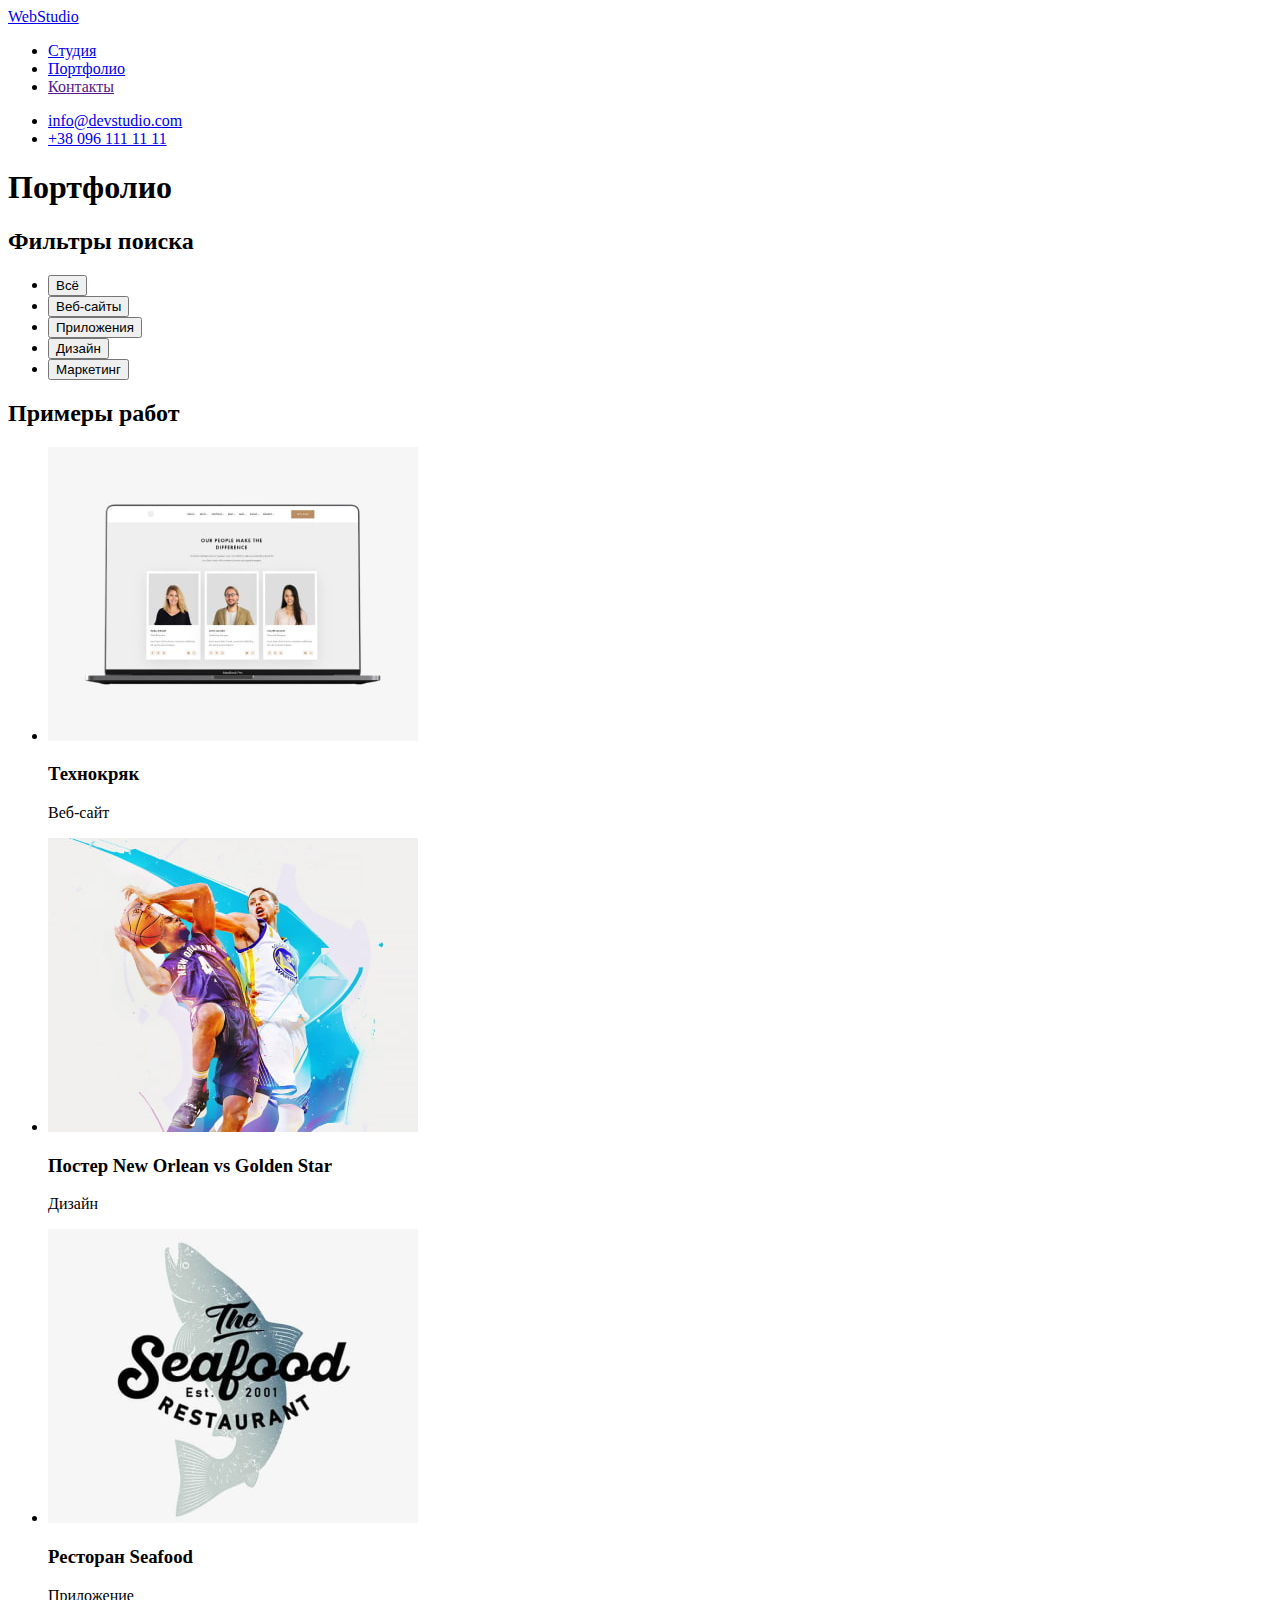
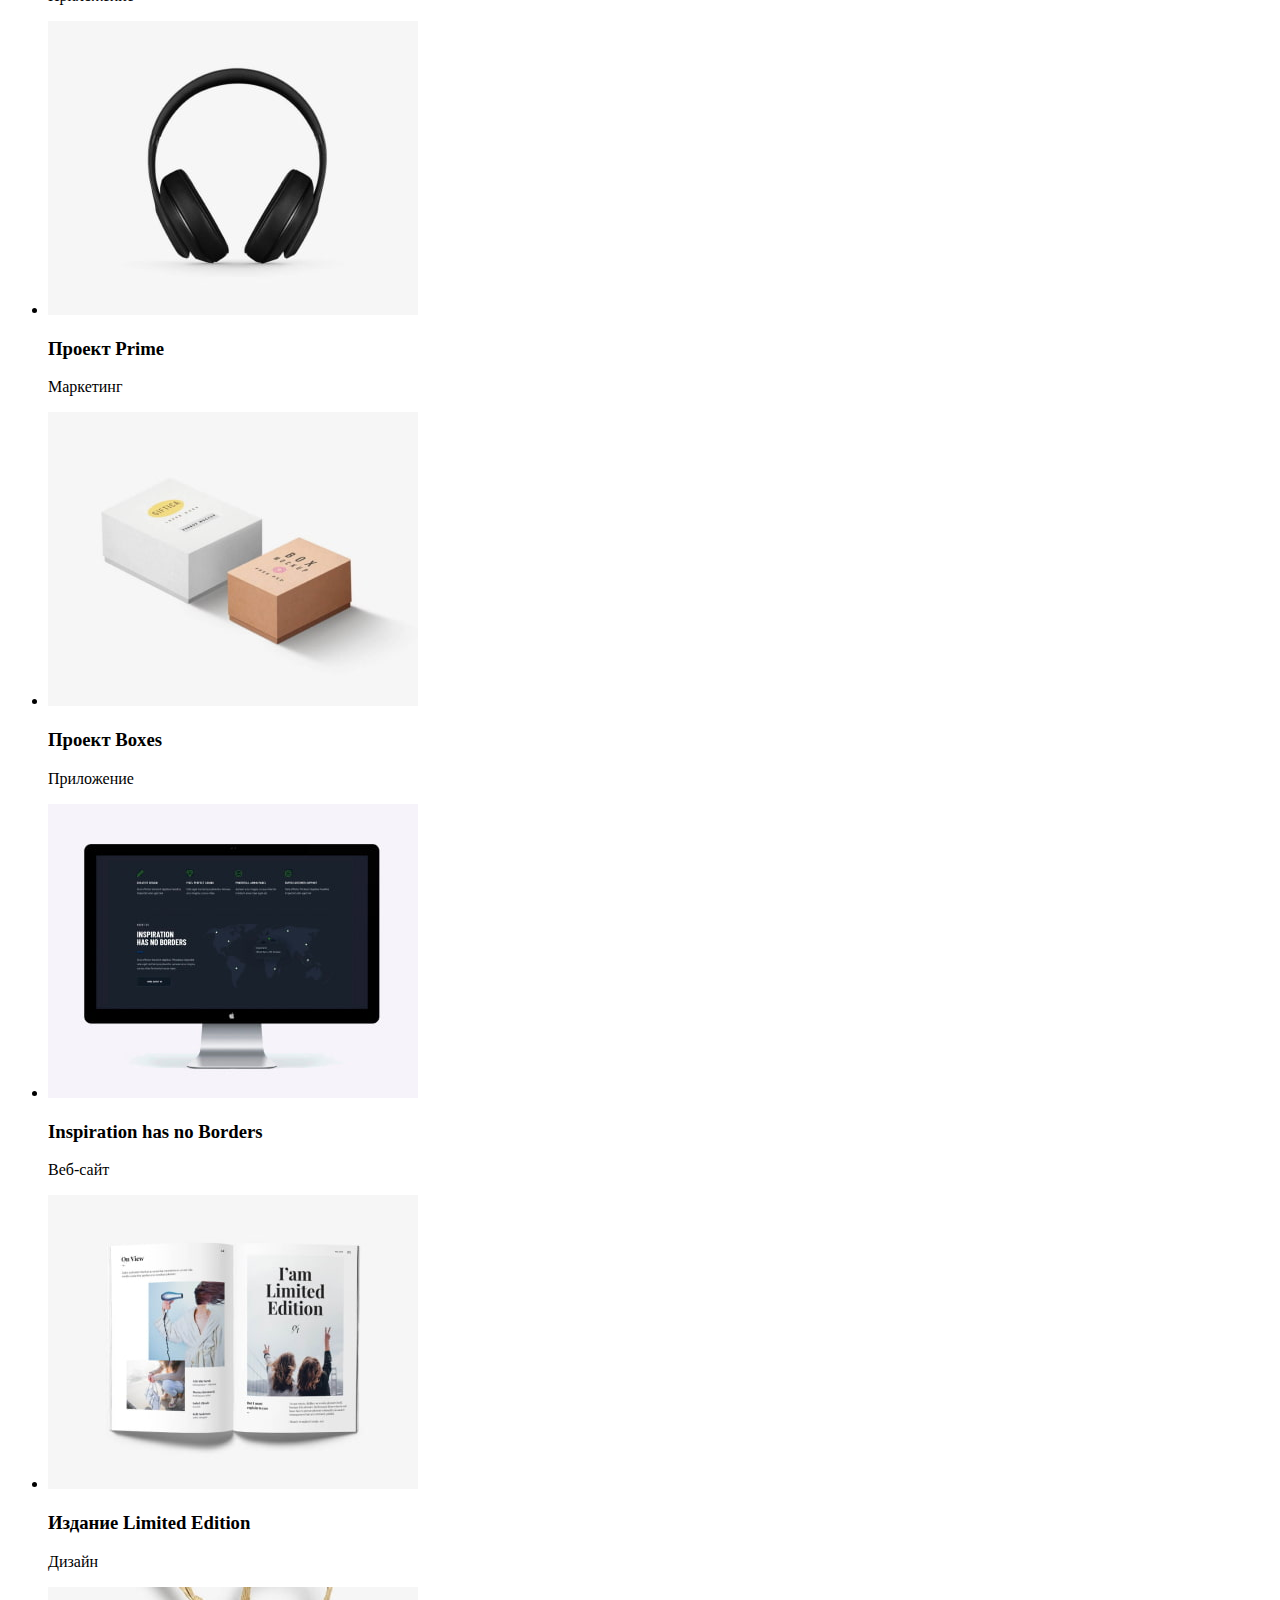
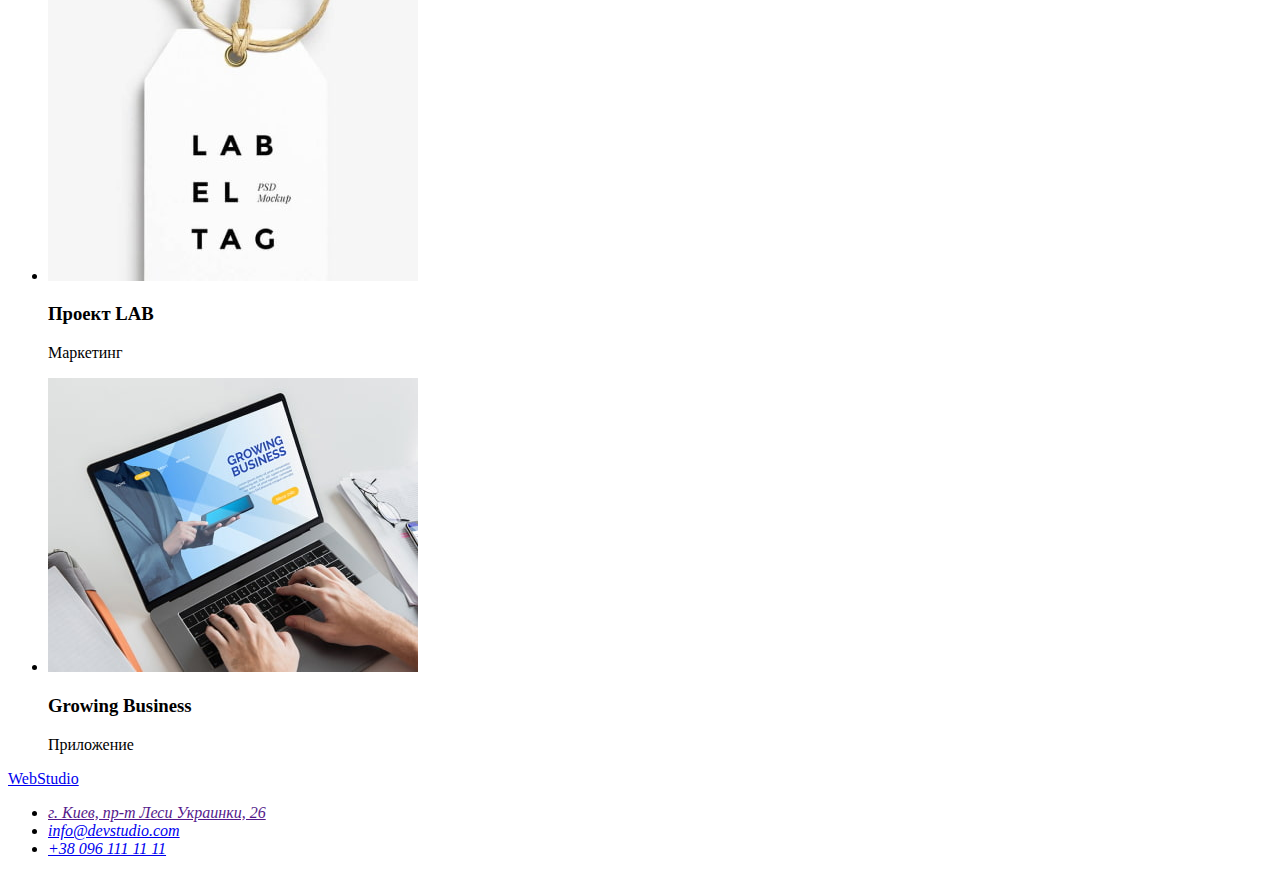
==== portfolio.html @ c8952237 "containers added" ====
<!DOCTYPE html>
<html lang="ru">
  <head>
    <meta charset="UTF-8" />
    <meta http-equiv="X-UA-Compatible" content="IE=edge" />
    <meta name="viewport" content="width=device-width, initial-scale=1.0" />
    <title>Портфолио</title>
  </head>
  <body>
    <header>
      <div class="container">
        <nav>
          <a href="./index.html">WebStudio</a>
          <ul>
            <li>
              <a href="./index.html">Студия</a>
            </li>
            <li>
              <a href="./portfolio.html">Портфолио</a>
            </li>
            <li>
              <a href="">Контакты</a>
            </li>
          </ul>
        </nav>
        <ul>
          <li>
            <a href="mailto:info@devstudio.com">info@devstudio.com</a>
          </li>
          <li>
            <a href="tel:+380961111111">+38 096 111 11 11</a>
          </li>
        </ul>
      </div>
    </header>
    <main>
      <section>
        <div class="container">
          <h1>Портфолио</h1>
          <h2>Фильтры поиска</h2>
          <ul class="filters">
            <li>
              <button type="button">Всё</button>
            </li>
            <li>
              <button type="button">Веб-сайты</button>
            </li>
            <li>
              <button type="button">Приложения</button>
            </li>
            <li>
              <button type="button">Дизайн</button>
            </li>
            <li>
              <button type="button">Маркетинг</button>
            </li>
          </ul>
        </div>
      </section>
      <section>
        <div class="container">
          <h2>Примеры работ</h2>
          <ul>
            <li>
              <a href="\">
                <img
                  src="./images-portfolio/img01.jpg"
                  alt="Технокряк"
                  width="370"
                />
              </a>
              <h3>Технокряк</h3>
              <p>Веб-сайт</p>
            </li>
            <li>
              <a href="\">
                <img
                  src="./images-portfolio/img02.jpg"
                  alt="Постер New Orlean vs Golden Star"
                  width="370"
                />
              </a>
              <h3>Постер New Orlean vs Golden Star</h3>
              <p>Дизайн</p>
            </li>
            <li>
              <a href="\">
                <img
                  src="./images-portfolio/img03.jpg"
                  alt="Ресторан Seafood"
                  width="370"
                />
              </a>
              <h3>Ресторан Seafood</h3>
              <p>Приложение</p>
            </li>
            <li>
              <a href="\">
                <img
                  src="./images-portfolio/img04.jpg"
                  alt="Проект Prime"
                  width="370"
                />
              </a>
              <h3>Проект Prime</h3>
              <p>Маркетинг</p>
            </li>
            <li>
              <a href="\">
                <img
                  src="./images-portfolio/img05.jpg"
                  alt="Проект Boxes"
                  width="370"
                />
              </a>
              <h3>Проект Boxes</h3>
              <p>Приложение</p>
            </li>
            <li>
              <a href="\">
                <img
                  src="./images-portfolio/img06.jpg"
                  alt="Inspiration has no Borders"
                  width="370"
                />
              </a>
              <h3>Inspiration has no Borders</h3>
              <p>Веб-сайт</p>
            </li>
            <li>
              <a href="\">
                <img
                  src="./images-portfolio/img07.jpg"
                  alt="Издание Limited Edition"
                  width="370"
                />
              </a>
              <h3>Издание Limited Edition</h3>
              <p>Дизайн</p>
            </li>
            <li>
              <a href="\">
                <img
                  src="./images-portfolio/img08.jpg"
                  alt="Проект LAB"
                  width="370"
                />
              </a>
              <h3>Проект LAB</h3>
              <p>Маркетинг</p>
            </li>
            <li>
              <a href="\">
                <img
                  src="./images-portfolio/img09.jpg"
                  alt="Growing Business"
                  width="370"
                />
              </a>
              <h3>Growing Business</h3>
              <p>Приложение</p>
            </li>
          </ul>
        </div>
      </section>
    </main>
    <footer>
      <div class="container">
        <a href="index.html">WebStudio</a>
        <address>
          <ul>
            <li>
              <a href="">г. Киев, пр-т Леси Украинки, 26</a>
            </li>
            <li>
              <a href="mailto:info@devstudio.com">info@devstudio.com</a>
            </li>
            <li>
              <a href="tel:+380961111111">+38 096 111 11 11</a>
            </li>
          </ul>
        </address>
      </div>
    </footer>
  </body>
</html>
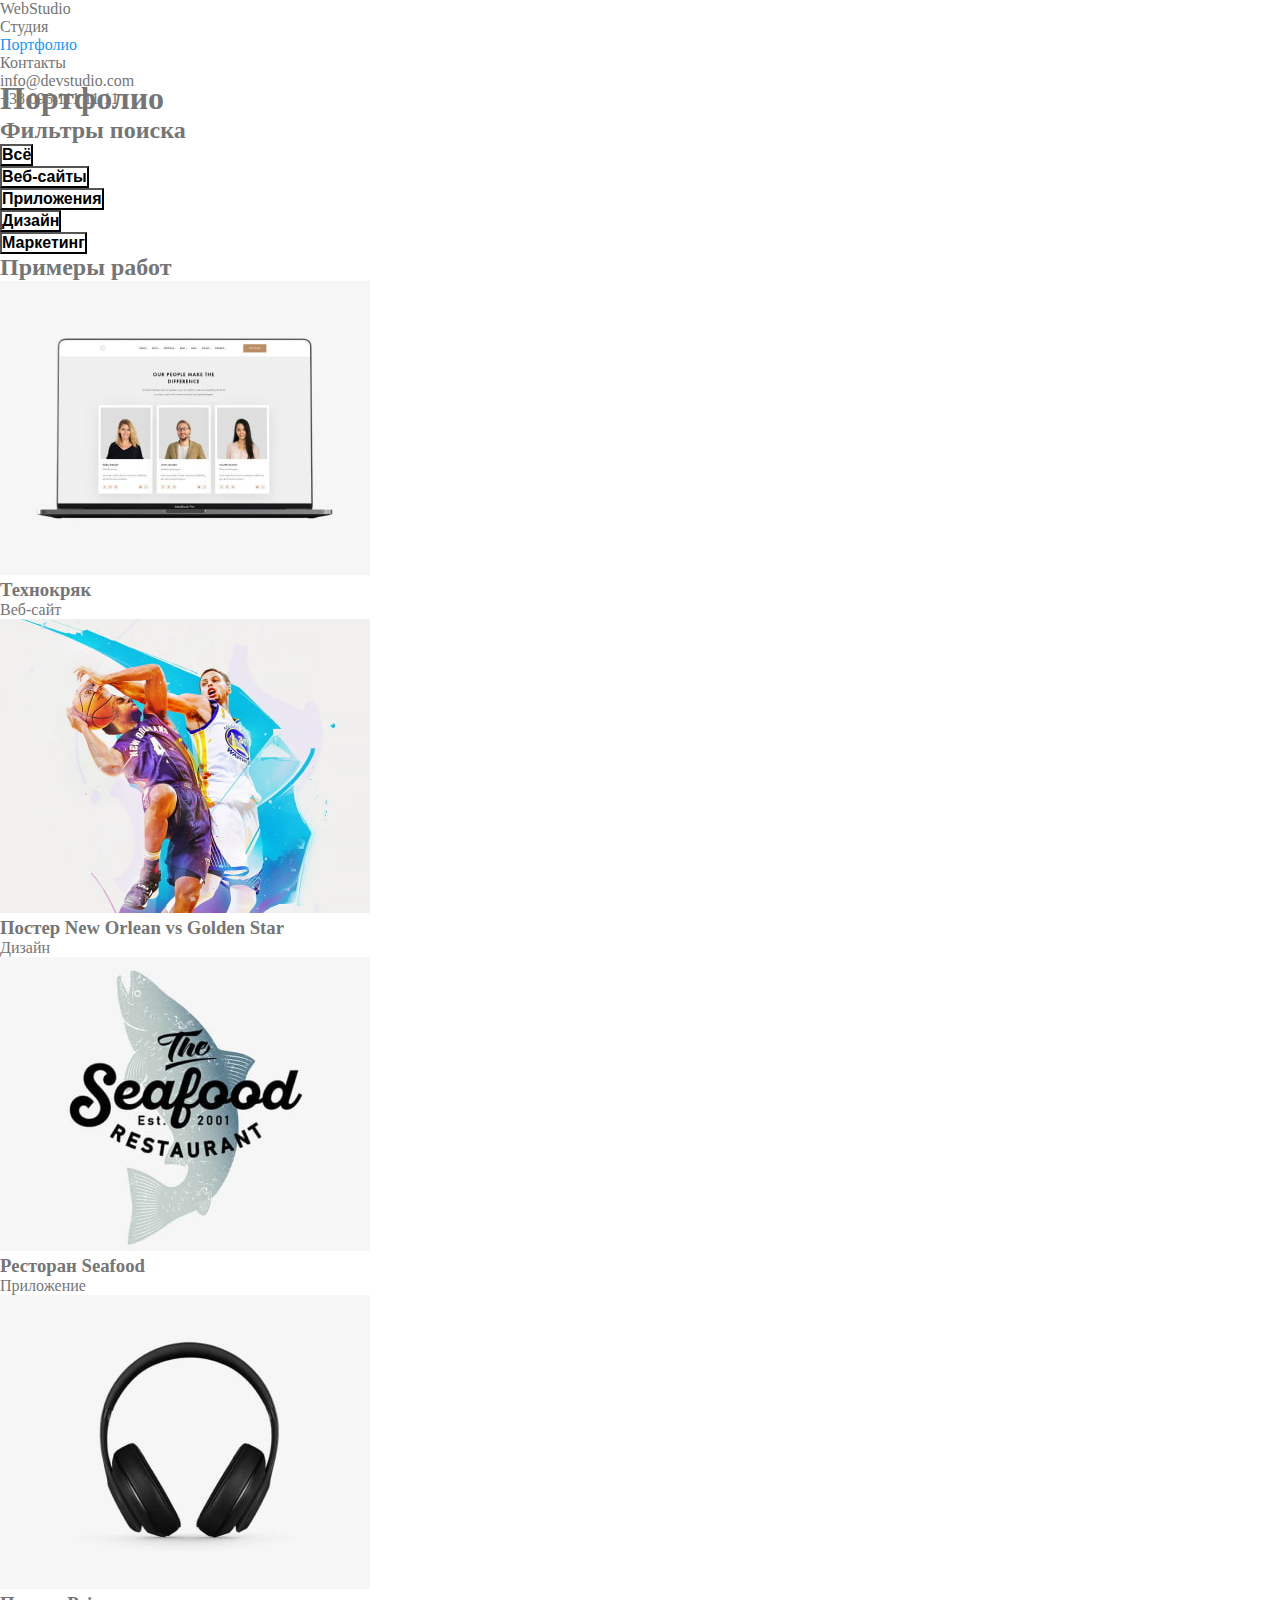
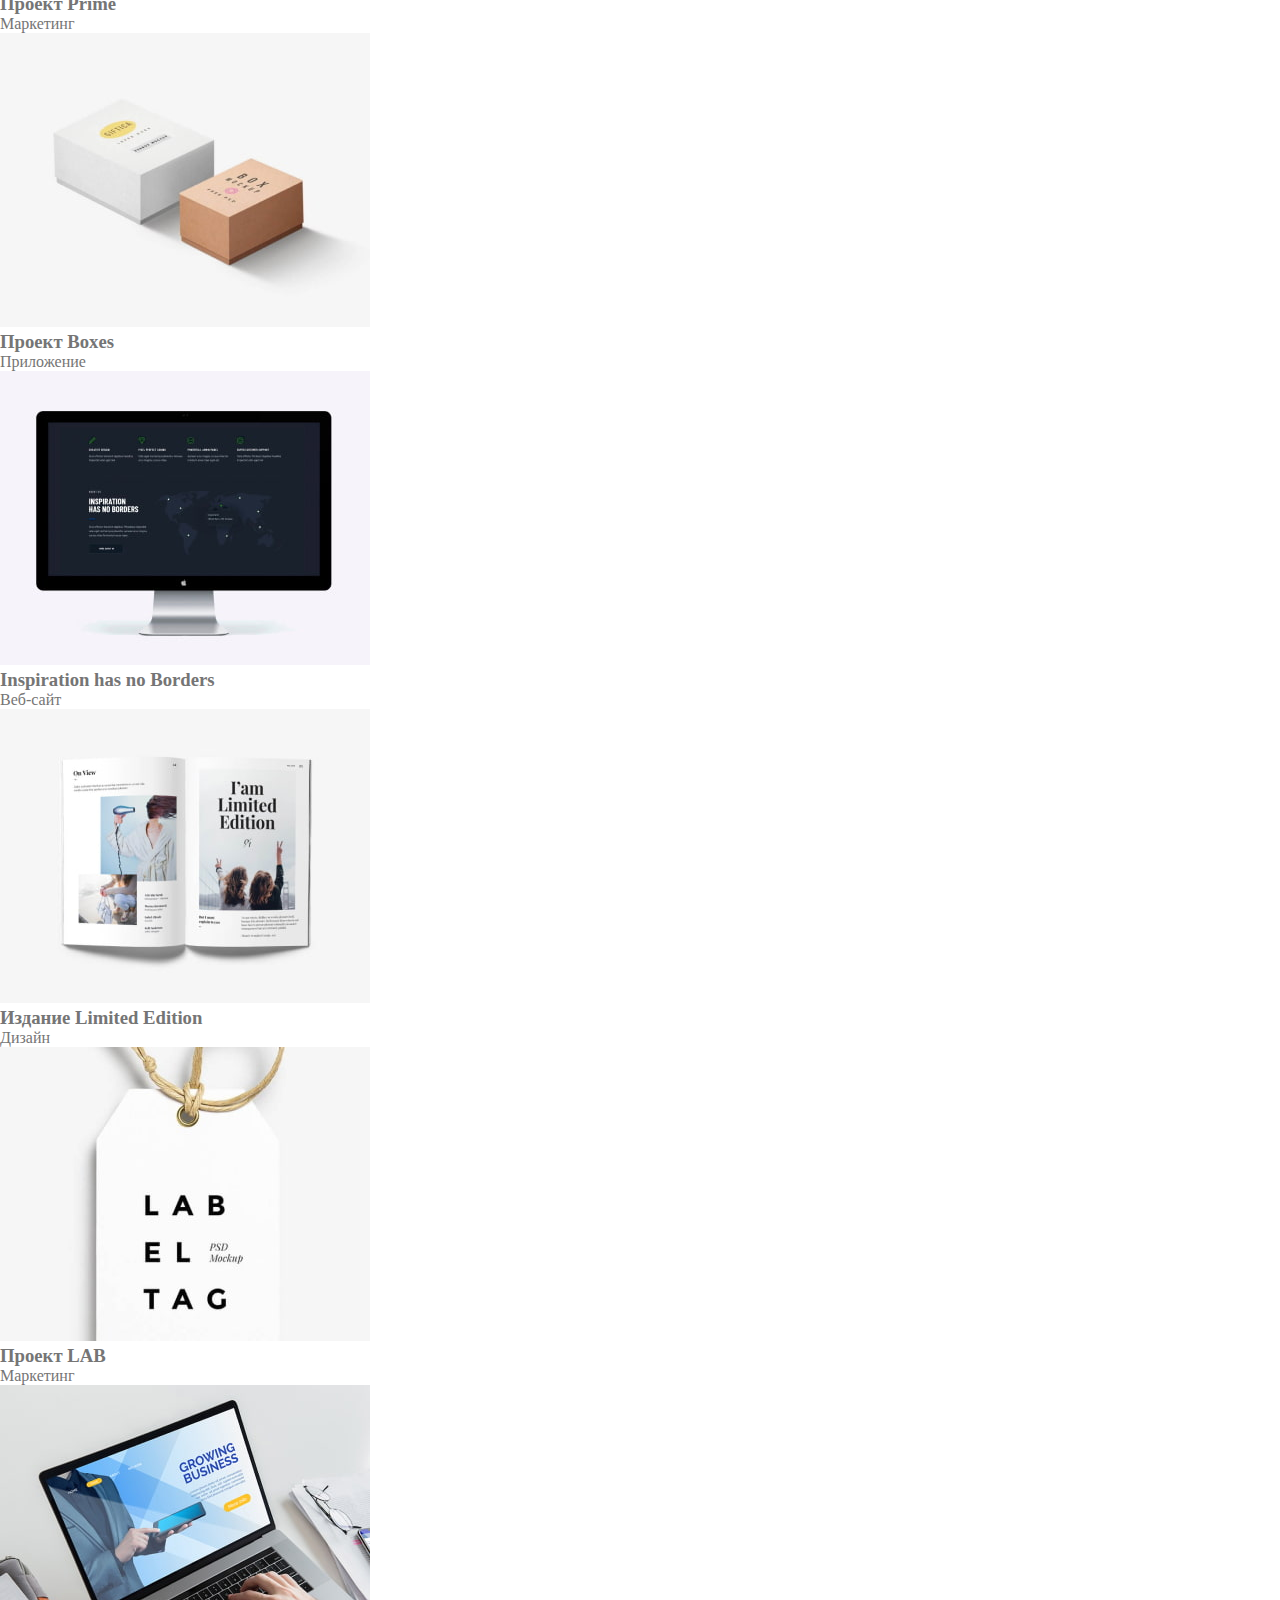
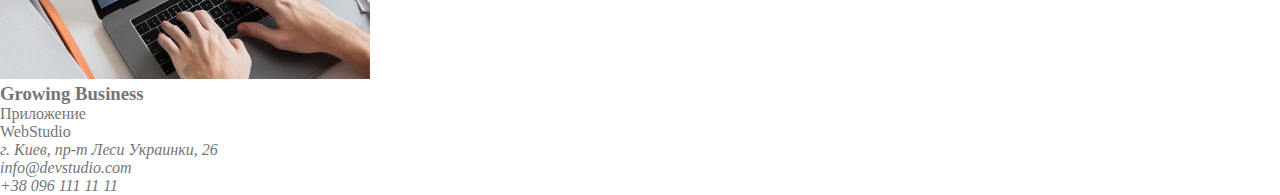
==== commit 332674cc: "styles added" ====
--- a/portfolio.html
+++ b/portfolio.html
@@ -4,21 +4,28 @@
     <meta charset="UTF-8" />
     <meta http-equiv="X-UA-Compatible" content="IE=edge" />
     <meta name="viewport" content="width=device-width, initial-scale=1.0" />
-    <title>Портфолио</title>
+    <title>WebStudio</title>
+    <link rel="preconnect" href="https://fonts.gstatic.com" />
+    <link
+      href="https://fonts.googleapis.com/css2?family=Raleway:wght@700&family=Roboto:wght@400;500;700;900&display=swap"
+      rel="stylesheet"
+    />
+    <link rel="stylesheet" href="./css/styles.css" />
   </head>
   <body>
-    <header>
+    <header class="header">
       <div class="container">
+        <!-- navigation -->
         <nav>
           <a href="./index.html">WebStudio</a>
-          <ul>
-            <li>
+          <ul class="nav-list">
+            <li class="list-item">
               <a href="./index.html">Студия</a>
             </li>
-            <li>
-              <a href="./portfolio.html">Портфолио</a>
+            <li class="list-item">
+              <a href="./portfolio.html" class="active">Портфолио</a>
             </li>
-            <li>
+            <li class="list-item">
               <a href="">Контакты</a>
             </li>
           </ul>
@@ -40,19 +47,19 @@
           <h2>Фильтры поиска</h2>
           <ul class="filters">
             <li>
-              <button type="button">Всё</button>
+              <button type="button" class="filter-button">Всё</button>
             </li>
             <li>
-              <button type="button">Веб-сайты</button>
+              <button type="button" class="filter-button">Веб-сайты</button>
             </li>
             <li>
-              <button type="button">Приложения</button>
+              <button type="button" class="filter-button">Приложения</button>
             </li>
             <li>
-              <button type="button">Дизайн</button>
+              <button type="button" class="filter-button">Дизайн</button>
             </li>
             <li>
-              <button type="button">Маркетинг</button>
+              <button type="button" class="filter-button">Маркетинг</button>
             </li>
           </ul>
         </div>
--- a/css/styles.css
+++ b/css/styles.css
@@ -0,0 +1,108 @@
+/*
+текст заголовков - Roboto 700
+текст ссылок - Roboto 500
+обычный текст - Roboto 400
+*/
+
+/* VARIABLES */
+
+:root {
+  --accent-color: #2196f3;
+  --white-color: #ffffff;
+  --main-font: 'Roboto, sans-serif;';
+  --accent-font: 'Raleway';
+}
+
+* {
+  box-sizing: border-box;
+  margin: auto;
+  padding: 0px;
+}
+
+body {
+  font-family: var(--main-font);
+  color: #757575;
+}
+
+.heading {
+  font-weight: 700;
+  font-size: 16px;
+  color: #212121;
+}
+
+.hero {
+  font-weight: 900;
+  font-size: 44px;
+  line-height: 60px;
+  text-transform: uppercase;
+  text-align: center;
+  color: var(--white-color);
+}
+
+ul {
+  list-style: none;
+}
+
+.section-one .container {
+  width: 1600px;
+  height: 600px;
+  margin: 0 auto;
+}
+
+.header .container {
+  width: 1600px;
+  height: 80px;
+  margin: 0 auto;
+}
+
+a {
+  color: inherit;
+  text-decoration: none;
+}
+
+/* HEADER STYLES */
+.header {
+  background: var(--white-color);
+}
+
+.nav-list a:hover,
+.nav-list a:focus {
+  color: var(--accent-color);
+}
+
+.contacts-list a:hover,
+.contacts-list a:focus {
+  color: var(--accent-color);
+}
+
+.active {
+  color: var(--accent-color);
+}
+/* MAIN STYLES */
+.section-one {
+  background: #2f303a;
+}
+
+.buy-button {
+  padding: 10px 32px;
+  width: 200px;
+  height: 50px;
+  background: var(--accent-color);
+  color: var(--white-color);
+  margin: 350px 700px 200px 700px;
+  font-weight: 700;
+  font-size: 16px;
+  cursor: pointer;
+}
+
+.filter-button {
+  background: #F5F4FA
+  color: var(--white-color);
+  font-weight: 700;
+  font-size: 16px;
+  cursor: pointer;
+}
+
+.pretty {
+  color: green;
+}
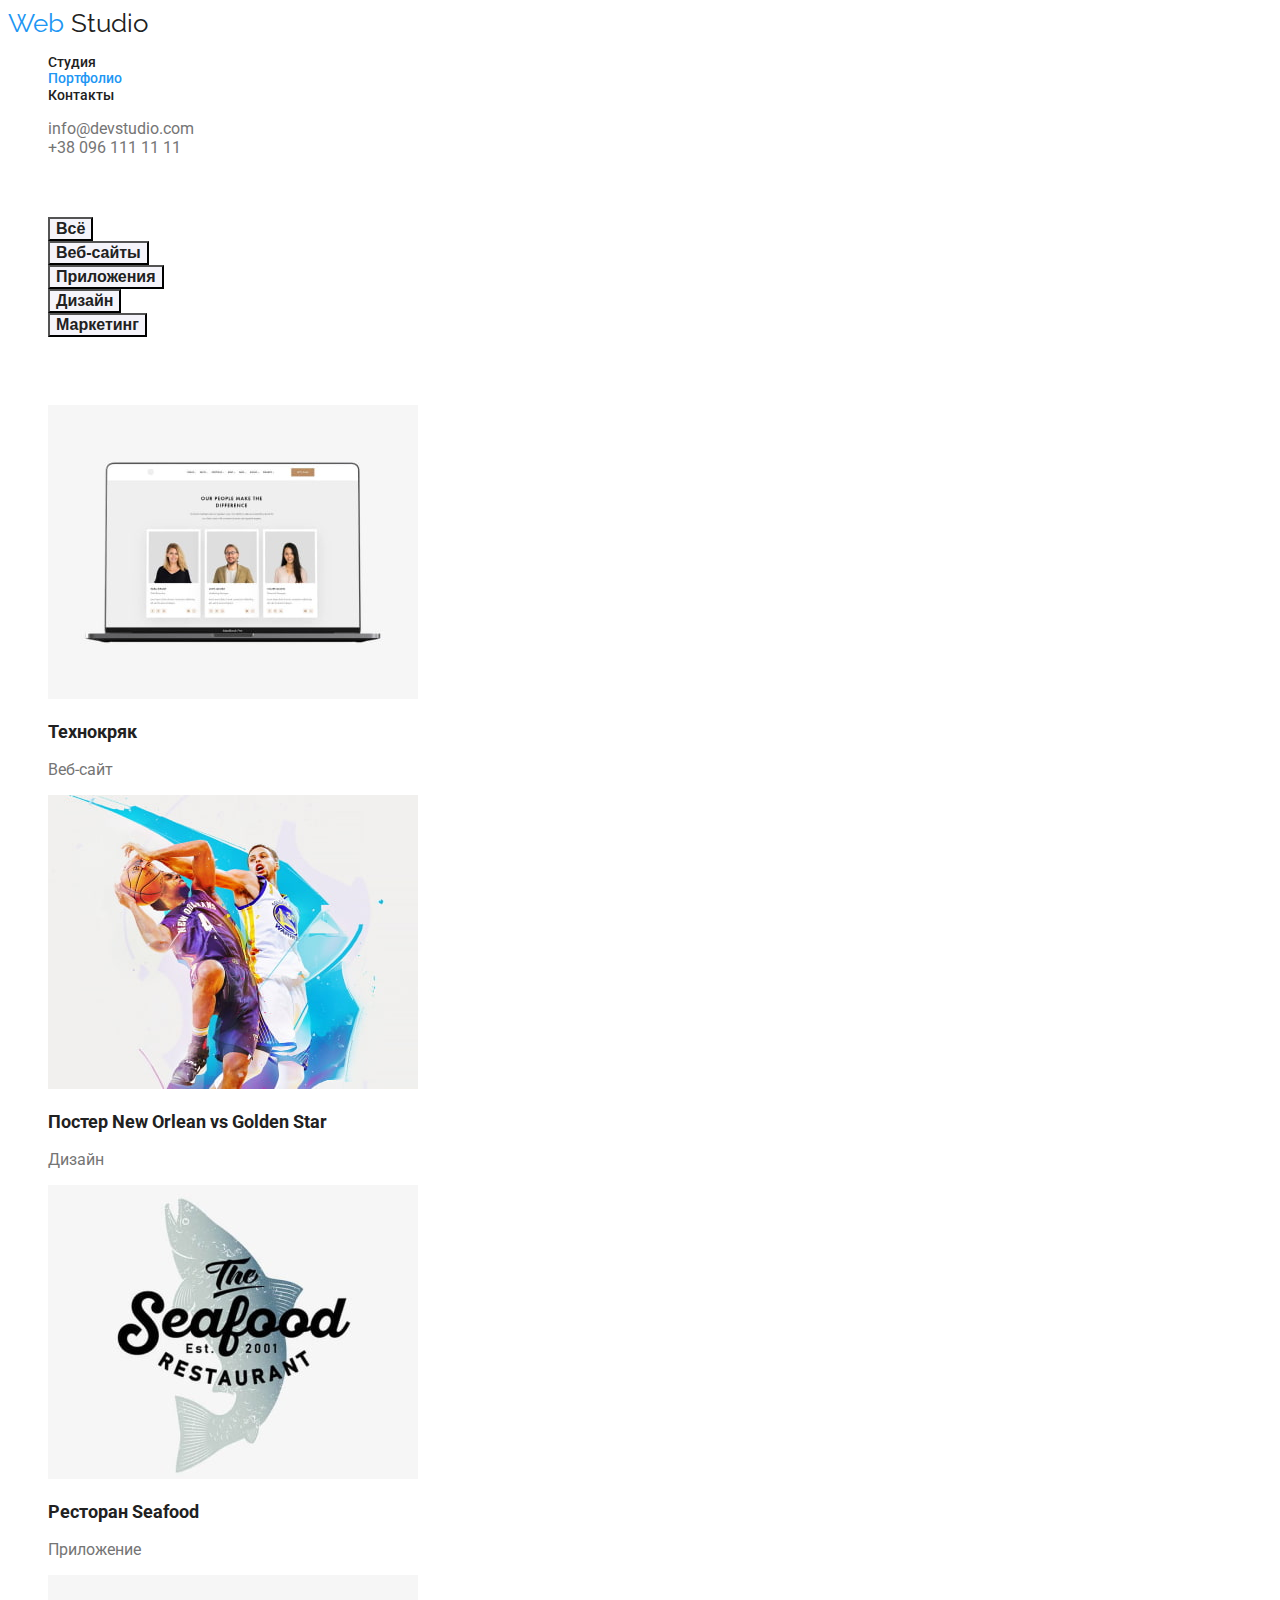
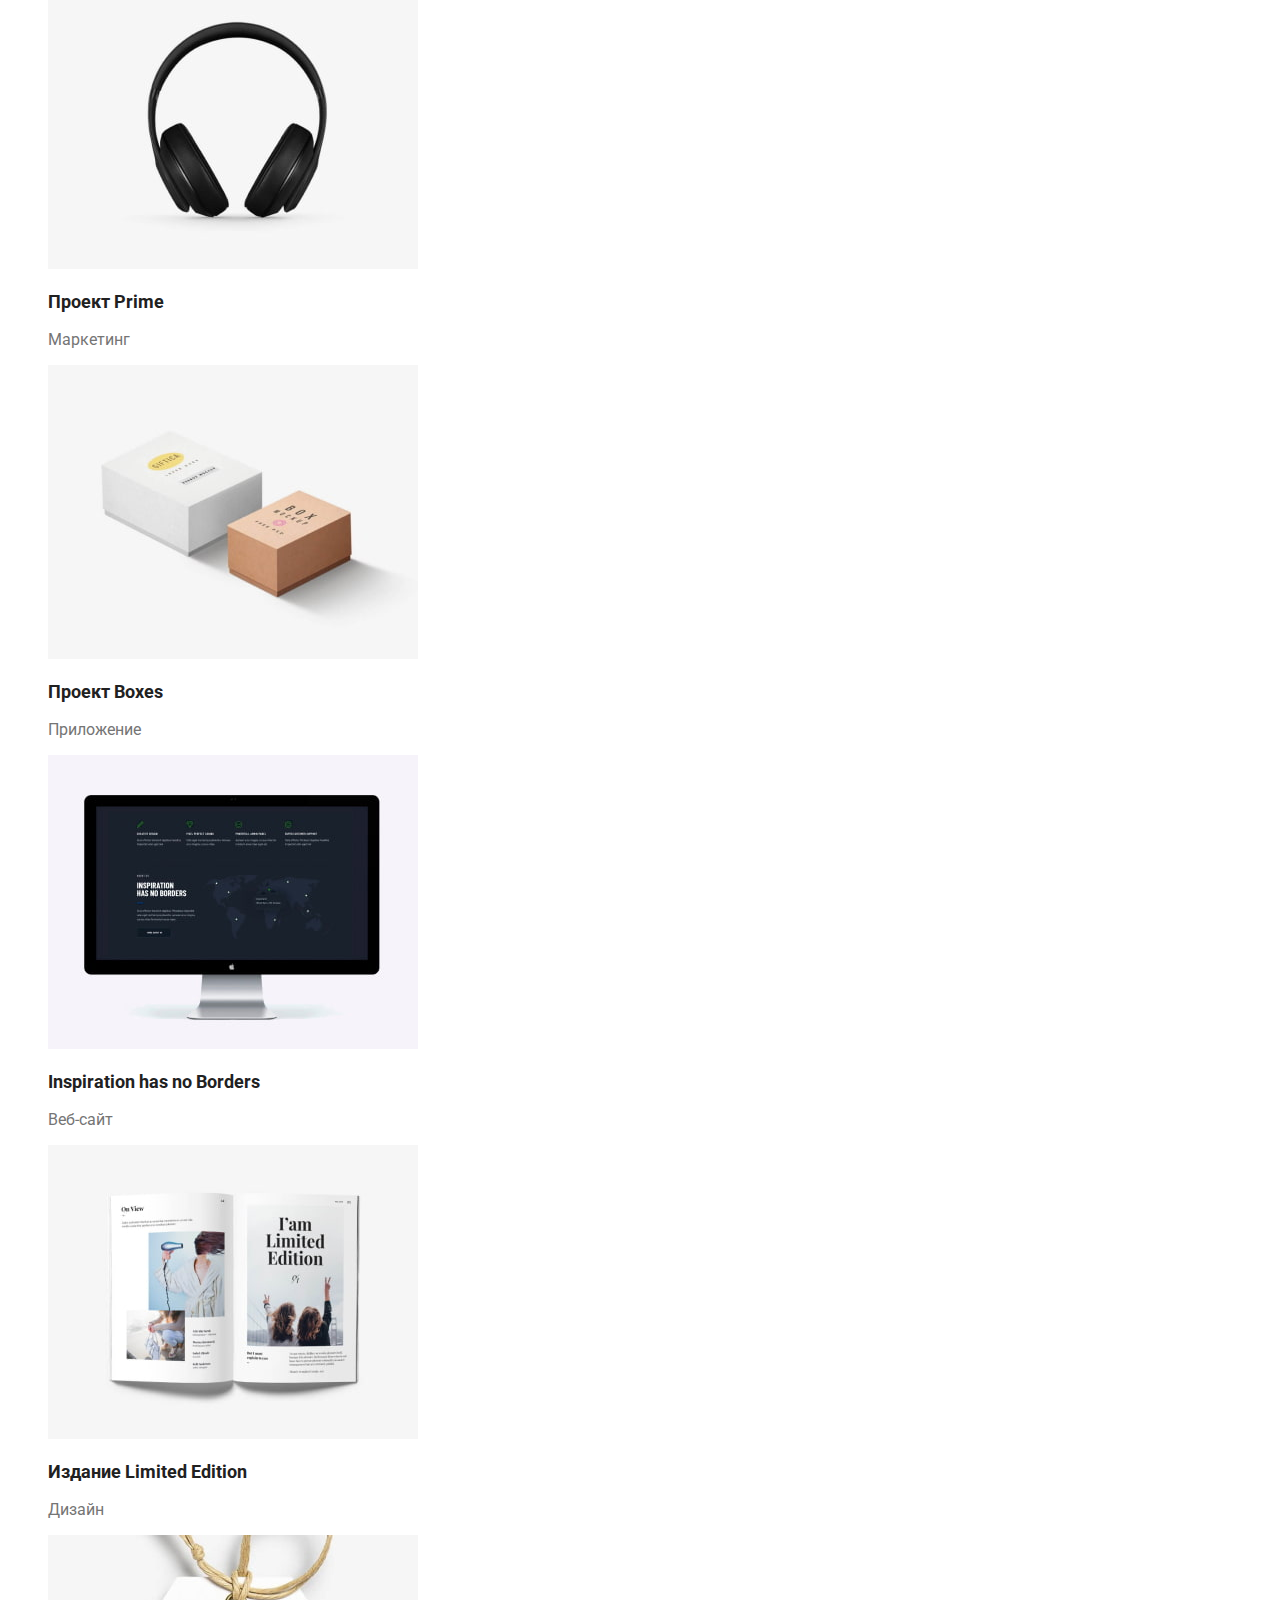
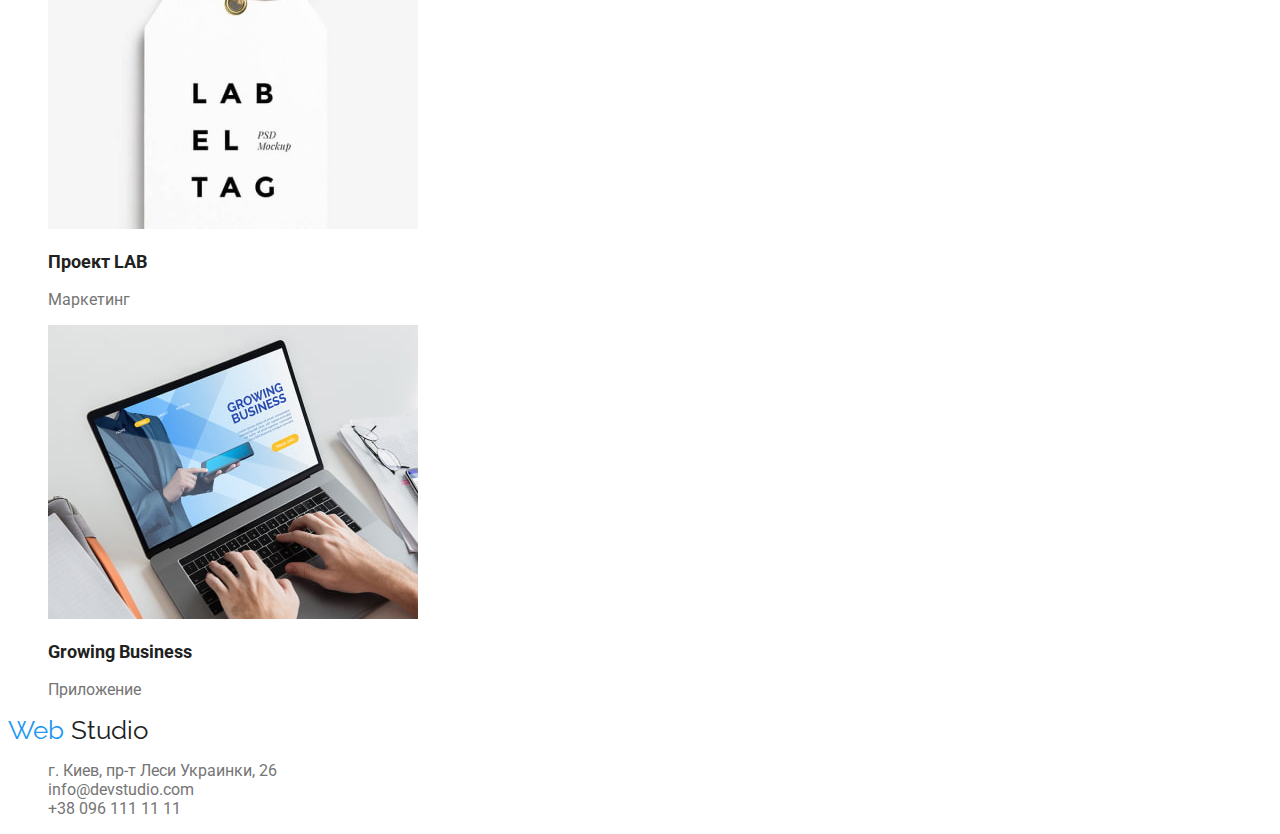
==== commit e80f2c3b: "text-fixed" ====
--- a/portfolio.html
+++ b/portfolio.html
@@ -17,7 +17,12 @@
       <div class="container">
         <!-- navigation -->
         <nav>
-          <a href="./index.html">WebStudio</a>
+          <a href="index.html" class="main-title">
+            <span class="logo-item">
+              Web
+            </span>
+            Studio
+          </a>
           <ul class="nav-list">
             <li class="list-item">
               <a href="./index.html">Студия</a>
@@ -30,7 +35,7 @@
             </li>
           </ul>
         </nav>
-        <ul>
+        <ul class="contacts-list">
           <li>
             <a href="mailto:info@devstudio.com">info@devstudio.com</a>
           </li>
@@ -41,10 +46,11 @@
       </div>
     </header>
     <main>
+      <!-- main content -->
       <section>
         <div class="container">
-          <h1>Портфолио</h1>
-          <h2>Фильтры поиска</h2>
+          <h1 class="title-hide">Портфолио</h1>
+          <h2 class="title-hide">Фильтры поиска</h2>
           <ul class="filters">
             <li>
               <button type="button" class="filter-button">Всё</button>
@@ -65,8 +71,9 @@
         </div>
       </section>
       <section>
+        <!-- products list -->
         <div class="container">
-          <h2>Примеры работ</h2>
+          <h2 class="title-hide">Примеры работ</h2>
           <ul>
             <li>
               <a href="\">
@@ -76,7 +83,7 @@
                   width="370"
                 />
               </a>
-              <h3>Технокряк</h3>
+              <h3 class="title-product">Технокряк</h3>
               <p>Веб-сайт</p>
             </li>
             <li>
@@ -87,7 +94,7 @@
                   width="370"
                 />
               </a>
-              <h3>Постер New Orlean vs Golden Star</h3>
+              <h3 class="title-product">Постер New Orlean vs Golden Star</h3>
               <p>Дизайн</p>
             </li>
             <li>
@@ -98,7 +105,7 @@
                   width="370"
                 />
               </a>
-              <h3>Ресторан Seafood</h3>
+              <h3 class="title-product">Ресторан Seafood</h3>
               <p>Приложение</p>
             </li>
             <li>
@@ -109,7 +116,7 @@
                   width="370"
                 />
               </a>
-              <h3>Проект Prime</h3>
+              <h3 class="title-product">Проект Prime</h3>
               <p>Маркетинг</p>
             </li>
             <li>
@@ -120,7 +127,7 @@
                   width="370"
                 />
               </a>
-              <h3>Проект Boxes</h3>
+              <h3 class="title-product">Проект Boxes</h3>
               <p>Приложение</p>
             </li>
             <li>
@@ -131,7 +138,7 @@
                   width="370"
                 />
               </a>
-              <h3>Inspiration has no Borders</h3>
+              <h3 class="title-product">Inspiration has no Borders</h3>
               <p>Веб-сайт</p>
             </li>
             <li>
@@ -142,7 +149,7 @@
                   width="370"
                 />
               </a>
-              <h3>Издание Limited Edition</h3>
+              <h3 class="title-product">Издание Limited Edition</h3>
               <p>Дизайн</p>
             </li>
             <li>
@@ -153,7 +160,7 @@
                   width="370"
                 />
               </a>
-              <h3>Проект LAB</h3>
+              <h3 class="title-product">Проект LAB</h3>
               <p>Маркетинг</p>
             </li>
             <li>
@@ -164,7 +171,7 @@
                   width="370"
                 />
               </a>
-              <h3>Growing Business</h3>
+              <h3 class="title-product">Growing Business</h3>
               <p>Приложение</p>
             </li>
           </ul>
@@ -173,9 +180,14 @@
     </main>
     <footer>
       <div class="container">
-        <a href="index.html">WebStudio</a>
+        <a href="index.html" class="main-title">
+          <span class="logo-item">
+            Web
+          </span>
+          Studio
+        </a>
         <address>
-          <ul>
+          <ul class="address-list">
             <li>
               <a href="">г. Киев, пр-т Леси Украинки, 26</a>
             </li>
--- a/css/styles.css
+++ b/css/styles.css
@@ -9,34 +9,18 @@
 :root {
   --accent-color: #2196f3;
   --white-color: #ffffff;
-  --main-font: 'Roboto, sans-serif;';
-  --accent-font: 'Raleway';
+  --color-three: #212121;
+  --main-font: 'Roboto', sans-serif;
+  --accent-font: 'Raleway', sans-serif;
 }
 
 * {
   box-sizing: border-box;
-  margin: auto;
-  padding: 0px;
 }
 
 body {
   font-family: var(--main-font);
   color: #757575;
-}
-
-.heading {
-  font-weight: 700;
-  font-size: 16px;
-  color: #212121;
-}
-
-.hero {
-  font-weight: 900;
-  font-size: 44px;
-  line-height: 60px;
-  text-transform: uppercase;
-  text-align: center;
-  color: var(--white-color);
 }
 
 ul {
@@ -46,13 +30,11 @@
 .section-one .container {
   width: 1600px;
   height: 600px;
-  margin: 0 auto;
 }
 
 .header .container {
   width: 1600px;
   height: 80px;
-  margin: 0 auto;
 }
 
 a {
@@ -78,9 +60,67 @@
 .active {
   color: var(--accent-color);
 }
+
+.main-title {
+  font-family: var(--accent-font);
+  font-size: 26px;
+  /* font-weight: 700px; */
+  color: var(--color-three);
+}
+
 /* MAIN STYLES */
 .section-one {
   background: #2f303a;
+}
+
+.title-hide {
+  color: rgba(255, 255, 255, 0);
+}
+
+.title-one {
+  font-weight: 700;
+  font-size: 16px;
+  color: var(--color-three);
+  line-height: 1.17;
+}
+
+.title-two {
+  font-weight: 700;
+  font-size: 36px;
+  color: var(--color-three);
+  line-height: 1.17;
+}
+
+.title-three {
+  font-weight: 700;
+  font-size: 14px;
+  color: var(--color-three);
+  line-height: 1.17;
+  text-transform: uppercase;
+}
+
+.title-name {
+  font-weight: 500;
+  font-size: 16px;
+  color: var(--color-three);
+  line-height: 1.17;
+}
+
+.title-product {
+  font-weight: 700;
+  font-size: 18px;
+  color: var(--color-three);
+  line-height: 1.17;
+}
+
+.hero {
+  font-weight: 900;
+  font-size: 44px;
+  line-height: 60px;
+  text-transform: uppercase;
+  text-align: center;
+  color: var(--white-color);
+  line-height: 1.17;
 }
 
 .buy-button {
@@ -89,20 +129,36 @@
   height: 50px;
   background: var(--accent-color);
   color: var(--white-color);
-  margin: 350px 700px 200px 700px;
   font-weight: 700;
   font-size: 16px;
   cursor: pointer;
 }
 
 .filter-button {
-  background: #F5F4FA
-  color: var(--white-color);
+  background: #f5f4fa;
+  color: var(--color-three);
   font-weight: 700;
   font-size: 16px;
   cursor: pointer;
 }
 
-.pretty {
-  color: green;
+.filter-button:hover,
+.filter-button:focus {
+  color: var(--white-color);
+  background: var(--accent-color);
 }
+
+.list-item {
+  color: var(--color-three);
+  font-weight: 500;
+  font-size: 14px;
+  line-height: 1.17;
+}
+
+.address-list {
+  font-style: normal;
+}
+
+.logo-item {
+  color: var(--accent-color);
+}
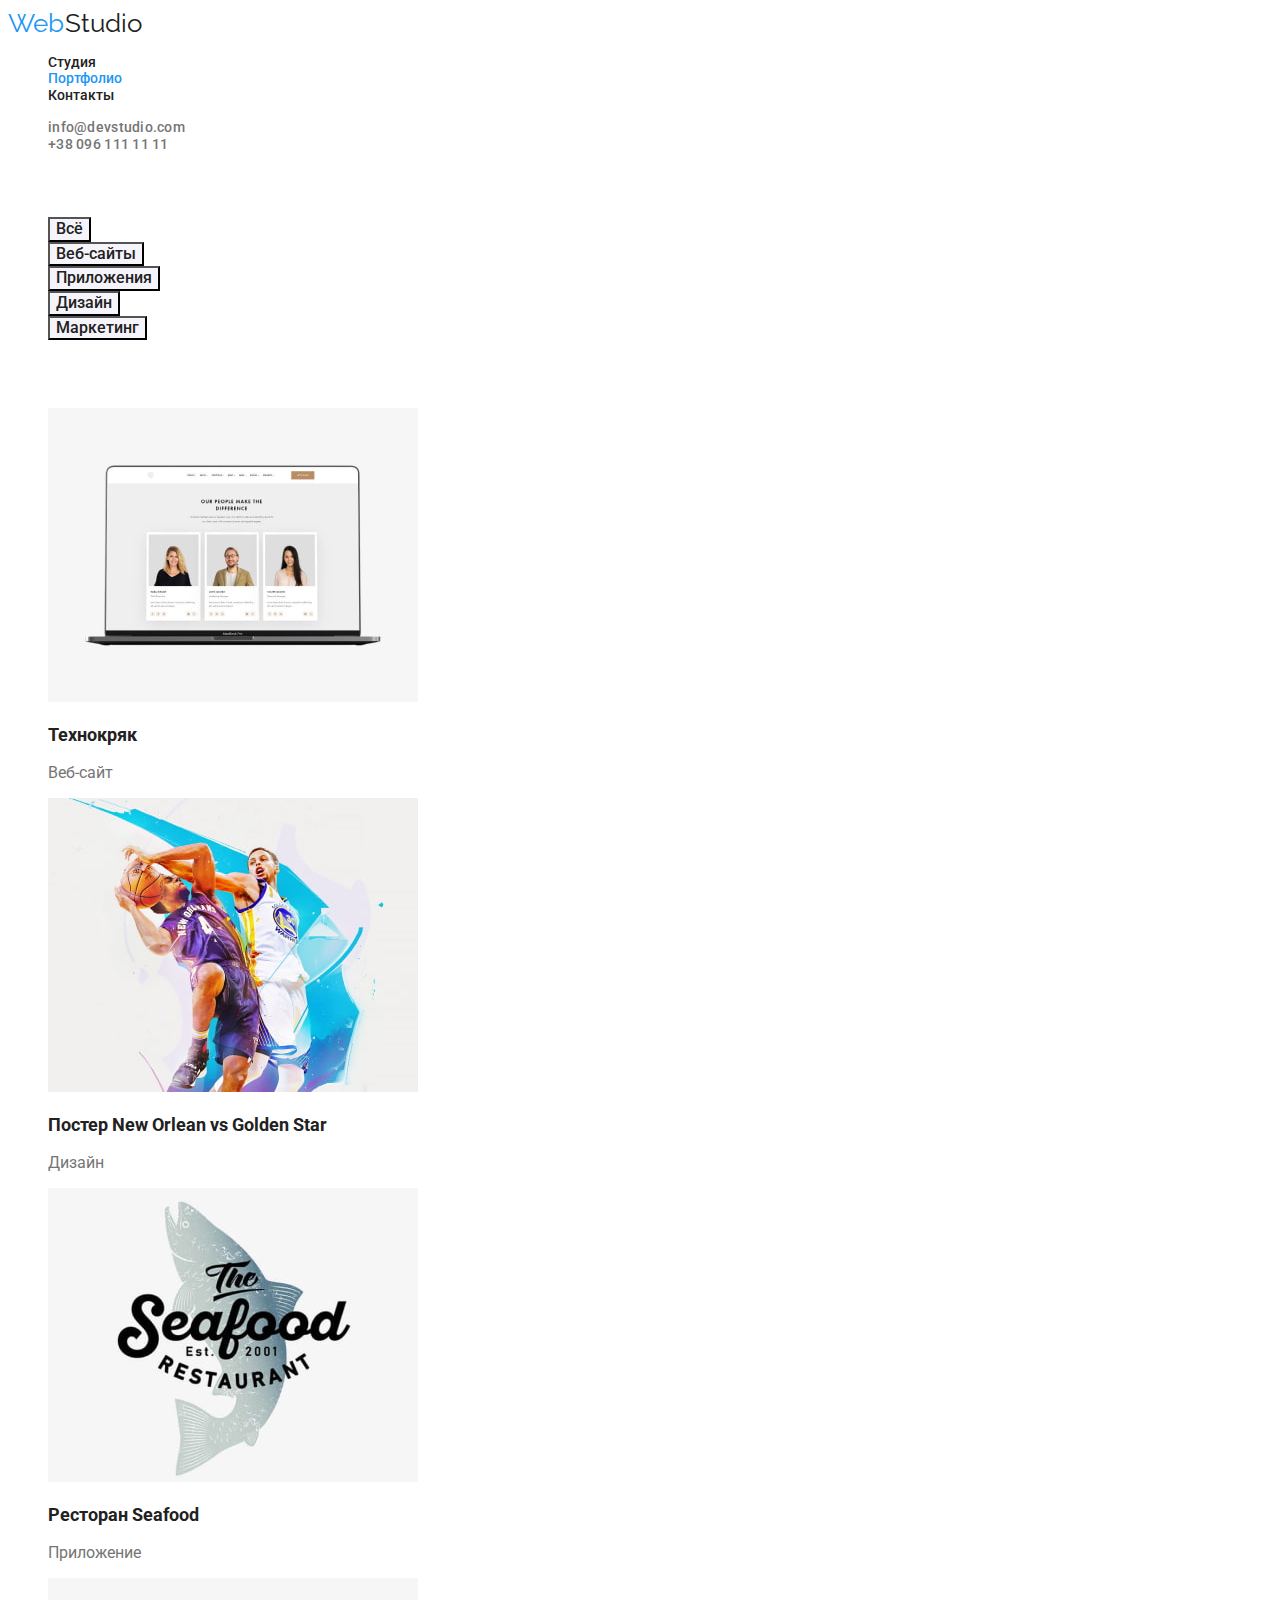
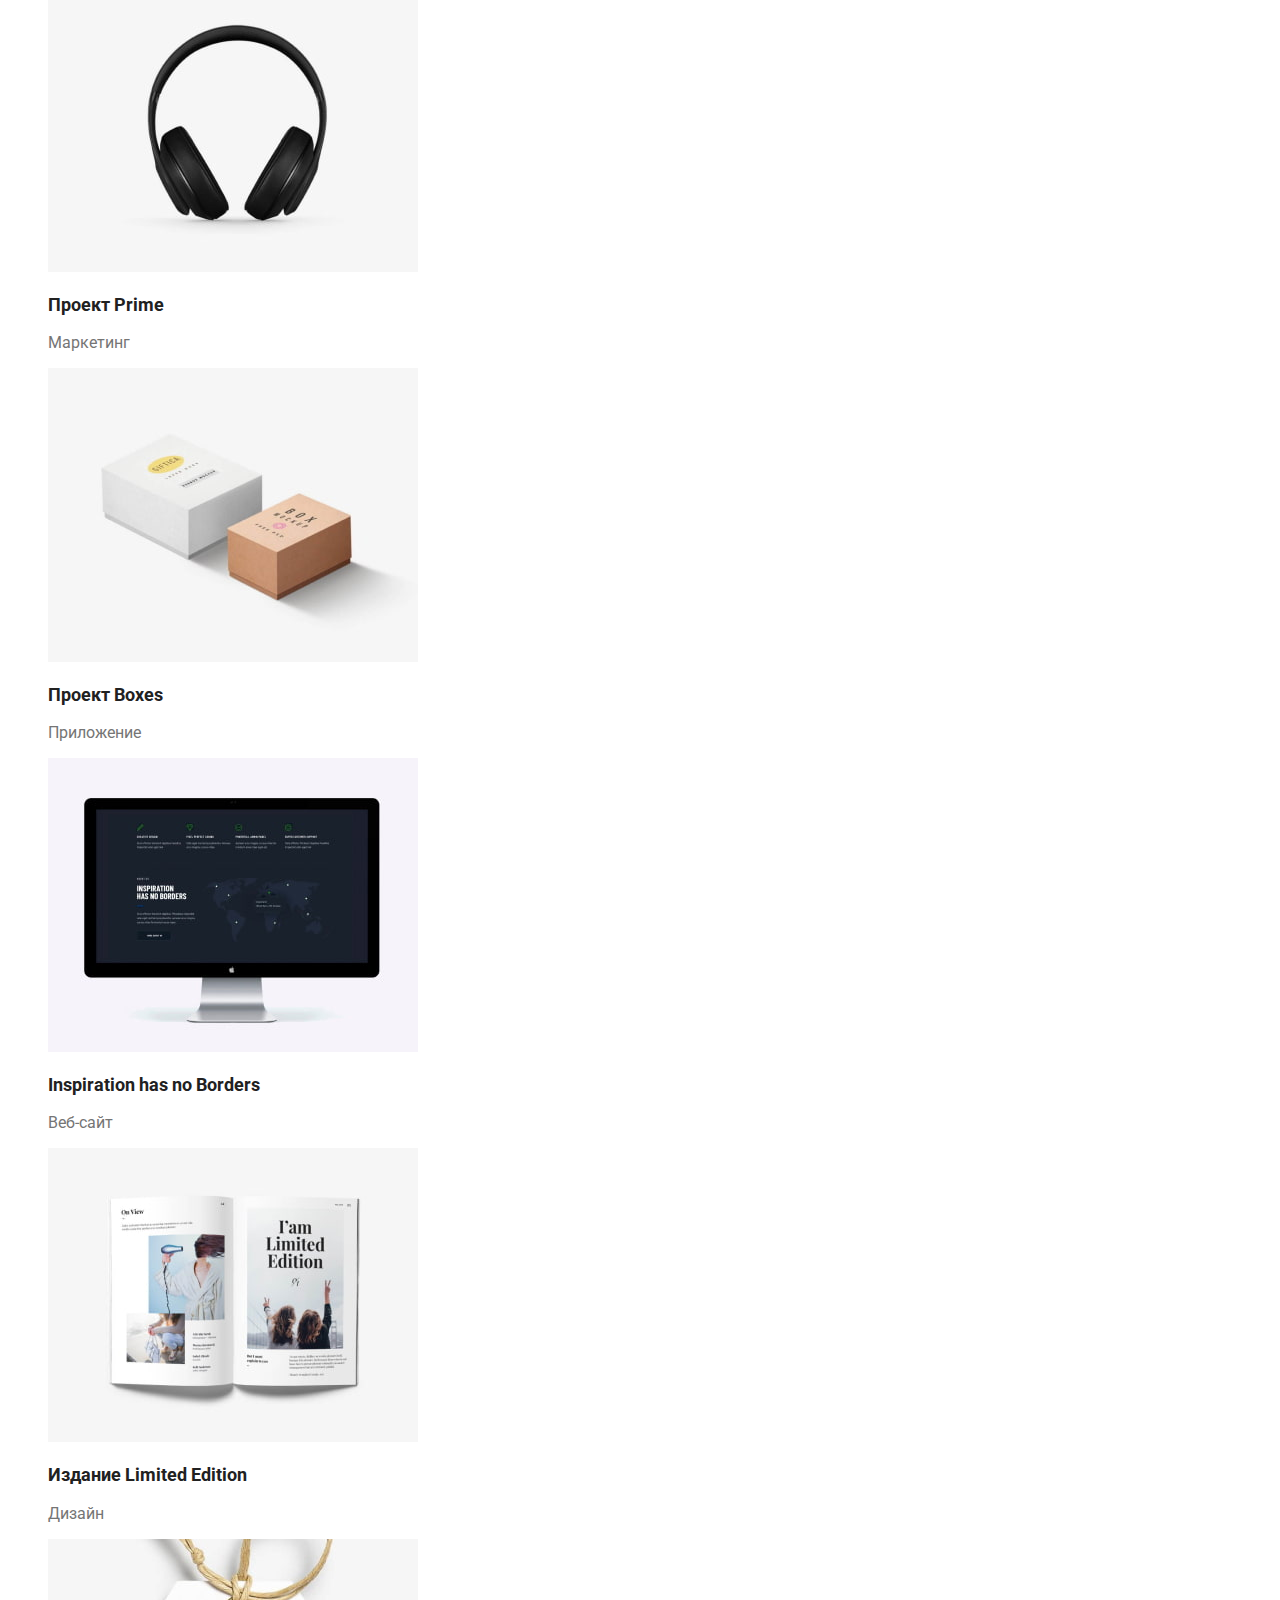
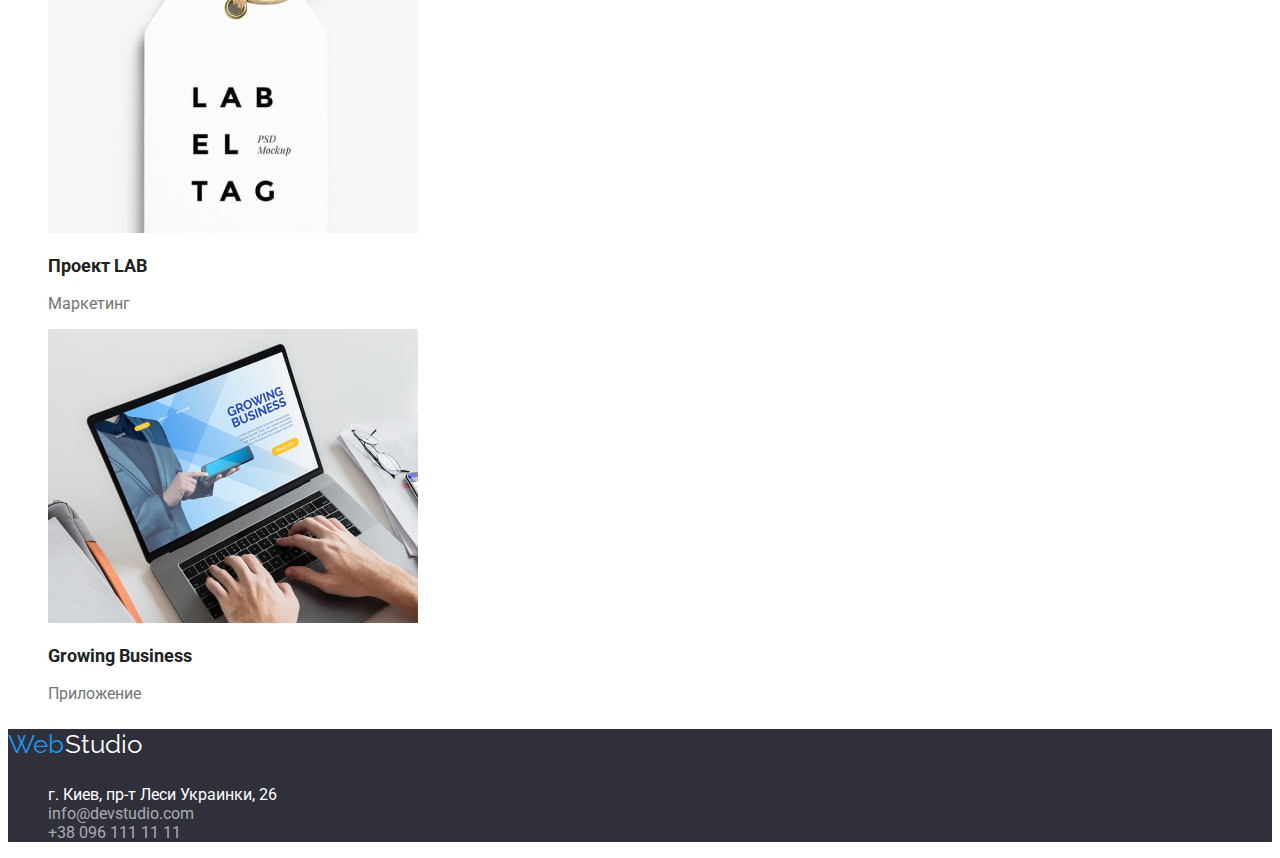
==== commit 397f7432: "styles added" ====
--- a/portfolio.html
+++ b/portfolio.html
@@ -178,13 +178,15 @@
         </div>
       </section>
     </main>
-    <footer>
+    <footer class="footer">
       <div class="container">
         <a href="index.html" class="main-title">
-          <span class="logo-item">
-            Web
-          </span>
-          Studio
+          <p class="logo-stylization">
+            <span class="logo-item">
+              Web
+            </span>
+            Studio
+          </p>
         </a>
         <address>
           <ul class="address-list">
@@ -192,10 +194,14 @@
               <a href="">г. Киев, пр-т Леси Украинки, 26</a>
             </li>
             <li>
-              <a href="mailto:info@devstudio.com">info@devstudio.com</a>
-            </li>
-            <li>
-              <a href="tel:+380961111111">+38 096 111 11 11</a>
+              <a class="address-item" href="mailto:info@devstudio.com">
+                info@devstudio.com
+              </a>
+            </li>
+            <li>
+              <a class="address-item" href="tel:+380961111111">
+                +38 096 111 11 11
+              </a>
             </li>
           </ul>
         </address>
--- a/css/styles.css
+++ b/css/styles.css
@@ -4,7 +4,7 @@
 обычный текст - Roboto 400
 */
 
-/* VARIABLES */
+/* variables */
 
 :root {
   --accent-color: #2196f3;
@@ -14,6 +14,8 @@
   --accent-font: 'Raleway', sans-serif;
 }
 
+/* universal */
+
 * {
   box-sizing: border-box;
 }
@@ -27,9 +29,47 @@
   list-style: none;
 }
 
+a {
+  color: inherit;
+  text-decoration: none;
+}
+
+/* navigation */
+
+.list-item {
+  color: var(--color-three);
+  font-weight: 500;
+  font-size: 14px;
+  line-height: 1.17;
+}
+
+.nav-list a:hover,
+.nav-list a:focus {
+  color: var(--accent-color);
+}
+
+.contacts-list {
+  font-weight: 500;
+  font-size: 14px;
+  line-height: 1.17;
+  letter-spacing: 0.02em;
+}
+
+.contacts-list a:hover,
+.contacts-list a:focus {
+  color: var(--accent-color);
+}
+
+.active {
+  color: var(--accent-color);
+}
+
+/* section containers */
+
 .section-one .container {
   width: 1600px;
   height: 600px;
+  background: #2f303a;
 }
 
 .header .container {
@@ -37,109 +77,102 @@
   height: 80px;
 }
 
-a {
-  color: inherit;
-  text-decoration: none;
-}
-
-/* HEADER STYLES */
-.header {
-  background: var(--white-color);
-}
-
-.nav-list a:hover,
-.nav-list a:focus {
-  color: var(--accent-color);
-}
-
-.contacts-list a:hover,
-.contacts-list a:focus {
-  color: var(--accent-color);
-}
-
-.active {
-  color: var(--accent-color);
-}
+.footer .container {
+  background: #2f303a;
+}
+
+/* title styles */
 
 .main-title {
   font-family: var(--accent-font);
   font-size: 26px;
   /* font-weight: 700px; */
   color: var(--color-three);
-}
-
-/* MAIN STYLES */
-.section-one {
-  background: #2f303a;
+  word-spacing: -0.4ch;
+}
+
+.header {
+  background: var(--white-color);
+}
+
+.hero {
+  color: var(--white-color);
+  font-weight: 900;
+  font-size: 44px;
+  line-height: 1.17;
+  text-transform: uppercase;
+  text-align: center;
+}
+
+.title-one {
+  font-weight: 700;
+  font-size: 16px;
+  color: var(--color-three);
+  line-height: 1.17;
+}
+
+.title-two {
+  font-weight: 700;
+  font-size: 36px;
+  color: var(--color-three);
+  line-height: 1.17;
+}
+
+.title-three {
+  font-weight: 700;
+  font-size: 14px;
+  color: var(--color-three);
+  line-height: 1.17;
+  text-transform: uppercase;
+}
+
+.title-name {
+  color: var(--color-three);
+  font-weight: 500;
+  font-size: 16px;
+  line-height: 1.17;
+  letter-spacing: 0.03em;
+}
+
+.title-product {
+  font-weight: 700;
+  font-size: 18px;
+  color: var(--color-three);
+  line-height: 1.17;
 }
 
 .title-hide {
   color: rgba(255, 255, 255, 0);
 }
 
-.title-one {
-  font-weight: 700;
-  font-size: 16px;
-  color: var(--color-three);
-  line-height: 1.17;
-}
-
-.title-two {
-  font-weight: 700;
-  font-size: 36px;
-  color: var(--color-three);
-  line-height: 1.17;
-}
-
-.title-three {
-  font-weight: 700;
-  font-size: 14px;
-  color: var(--color-three);
-  line-height: 1.17;
-  text-transform: uppercase;
-}
-
-.title-name {
-  font-weight: 500;
-  font-size: 16px;
-  color: var(--color-three);
-  line-height: 1.17;
-}
-
-.title-product {
-  font-weight: 700;
-  font-size: 18px;
-  color: var(--color-three);
-  line-height: 1.17;
-}
-
-.hero {
-  font-weight: 900;
-  font-size: 44px;
-  line-height: 60px;
-  text-transform: uppercase;
-  text-align: center;
-  color: var(--white-color);
-  line-height: 1.17;
-}
+/* buttons */
 
 .buy-button {
   padding: 10px 32px;
   width: 200px;
   height: 50px;
+
   background: var(--accent-color);
   color: var(--white-color);
-  font-weight: 700;
-  font-size: 16px;
+
+  font-weight: 700;
+  font-size: 16px;
+  line-height: 1.17;
+
   cursor: pointer;
+  font-family: inherit;
 }
 
 .filter-button {
   background: #f5f4fa;
   color: var(--color-three);
-  font-weight: 700;
-  font-size: 16px;
+
+  font-weight: 500;
+  font-size: 16px;
+  line-height: 1.17;
+
   cursor: pointer;
+  font-family: inherit;
 }
 
 .filter-button:hover,
@@ -148,17 +181,29 @@
   background: var(--accent-color);
 }
 
-.list-item {
-  color: var(--color-three);
-  font-weight: 500;
-  font-size: 14px;
-  line-height: 1.17;
-}
+/* address */
 
 .address-list {
   font-style: normal;
-}
+  color: var(--white-color);
+}
+
+.address-list .address-item {
+  color: rgba(255, 255, 255, 0.6);
+}
+
+/* logo */
 
 .logo-item {
   color: var(--accent-color);
 }
+
+.footer a p {
+  color: var(--white-color);
+}
+
+.profession {
+  font-size: 16px;
+  line-height: 1.17;
+  letter-spacing: 0.03em;
+}
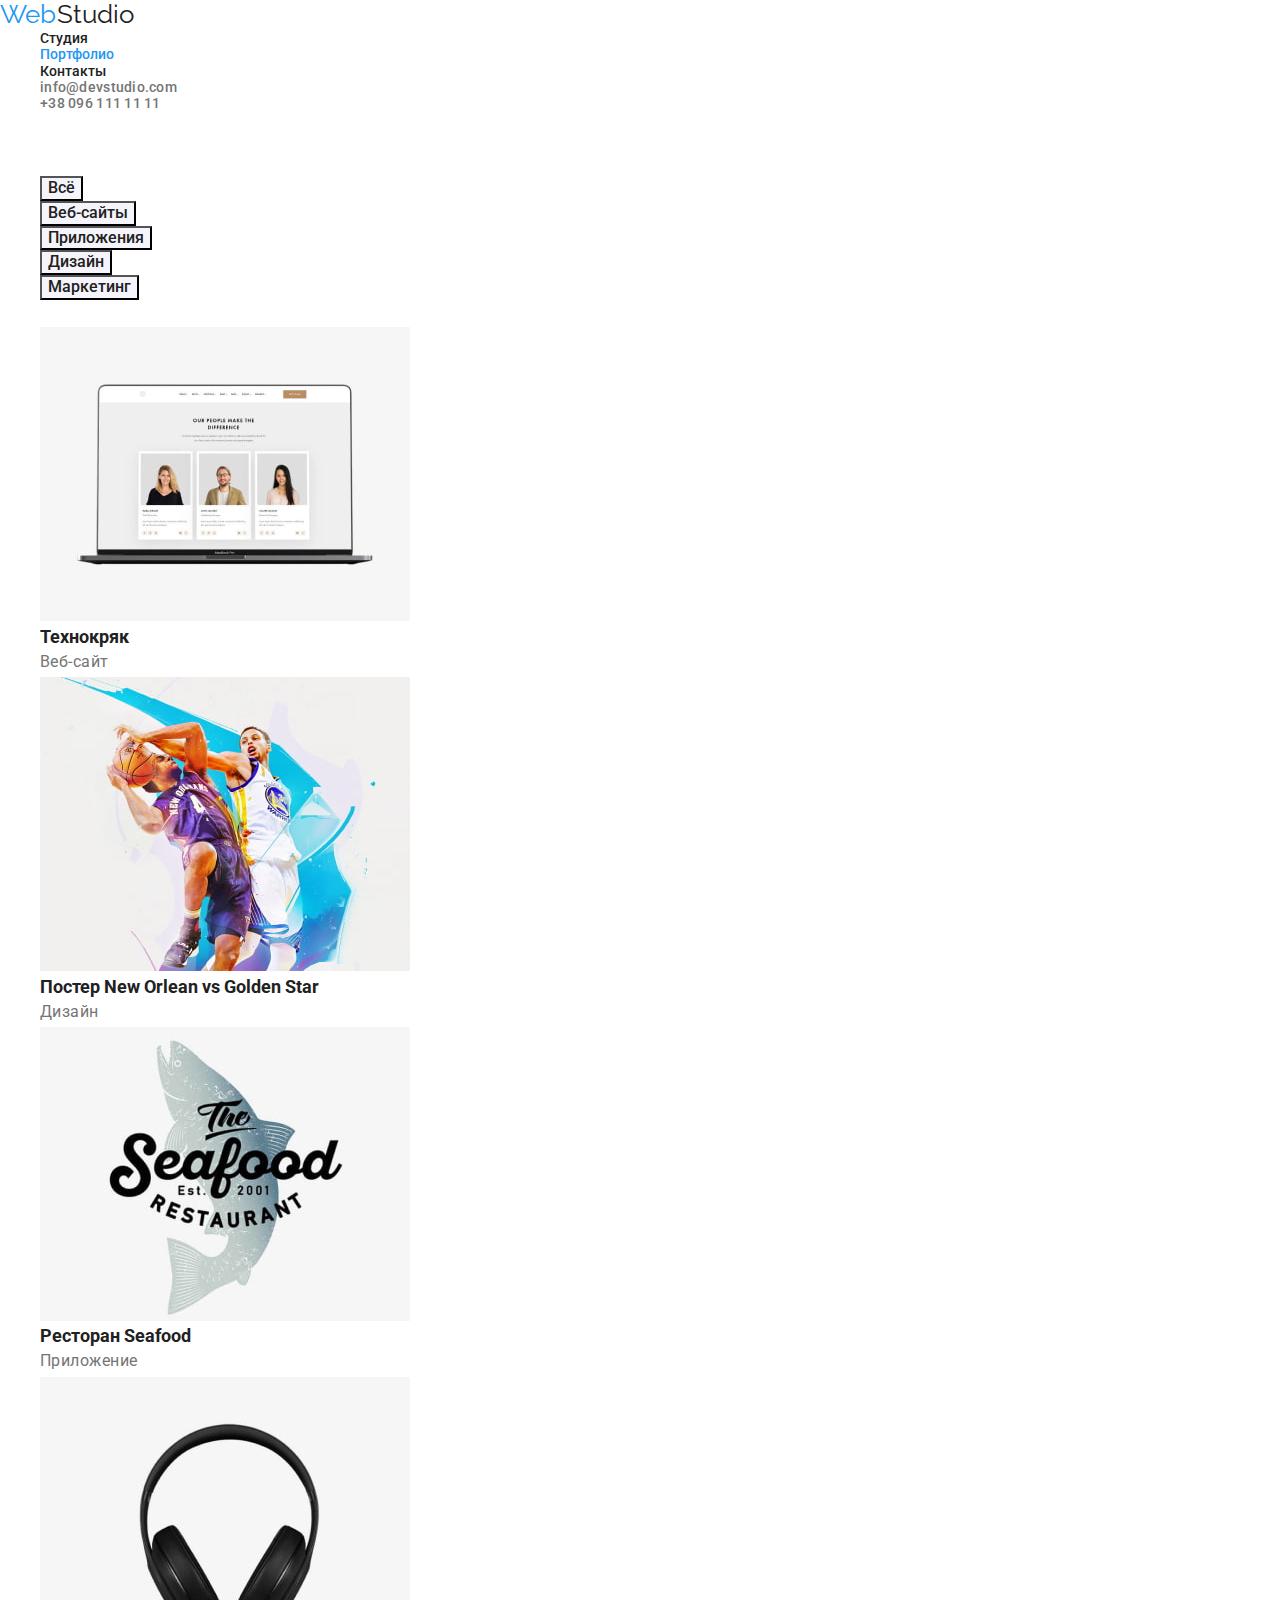
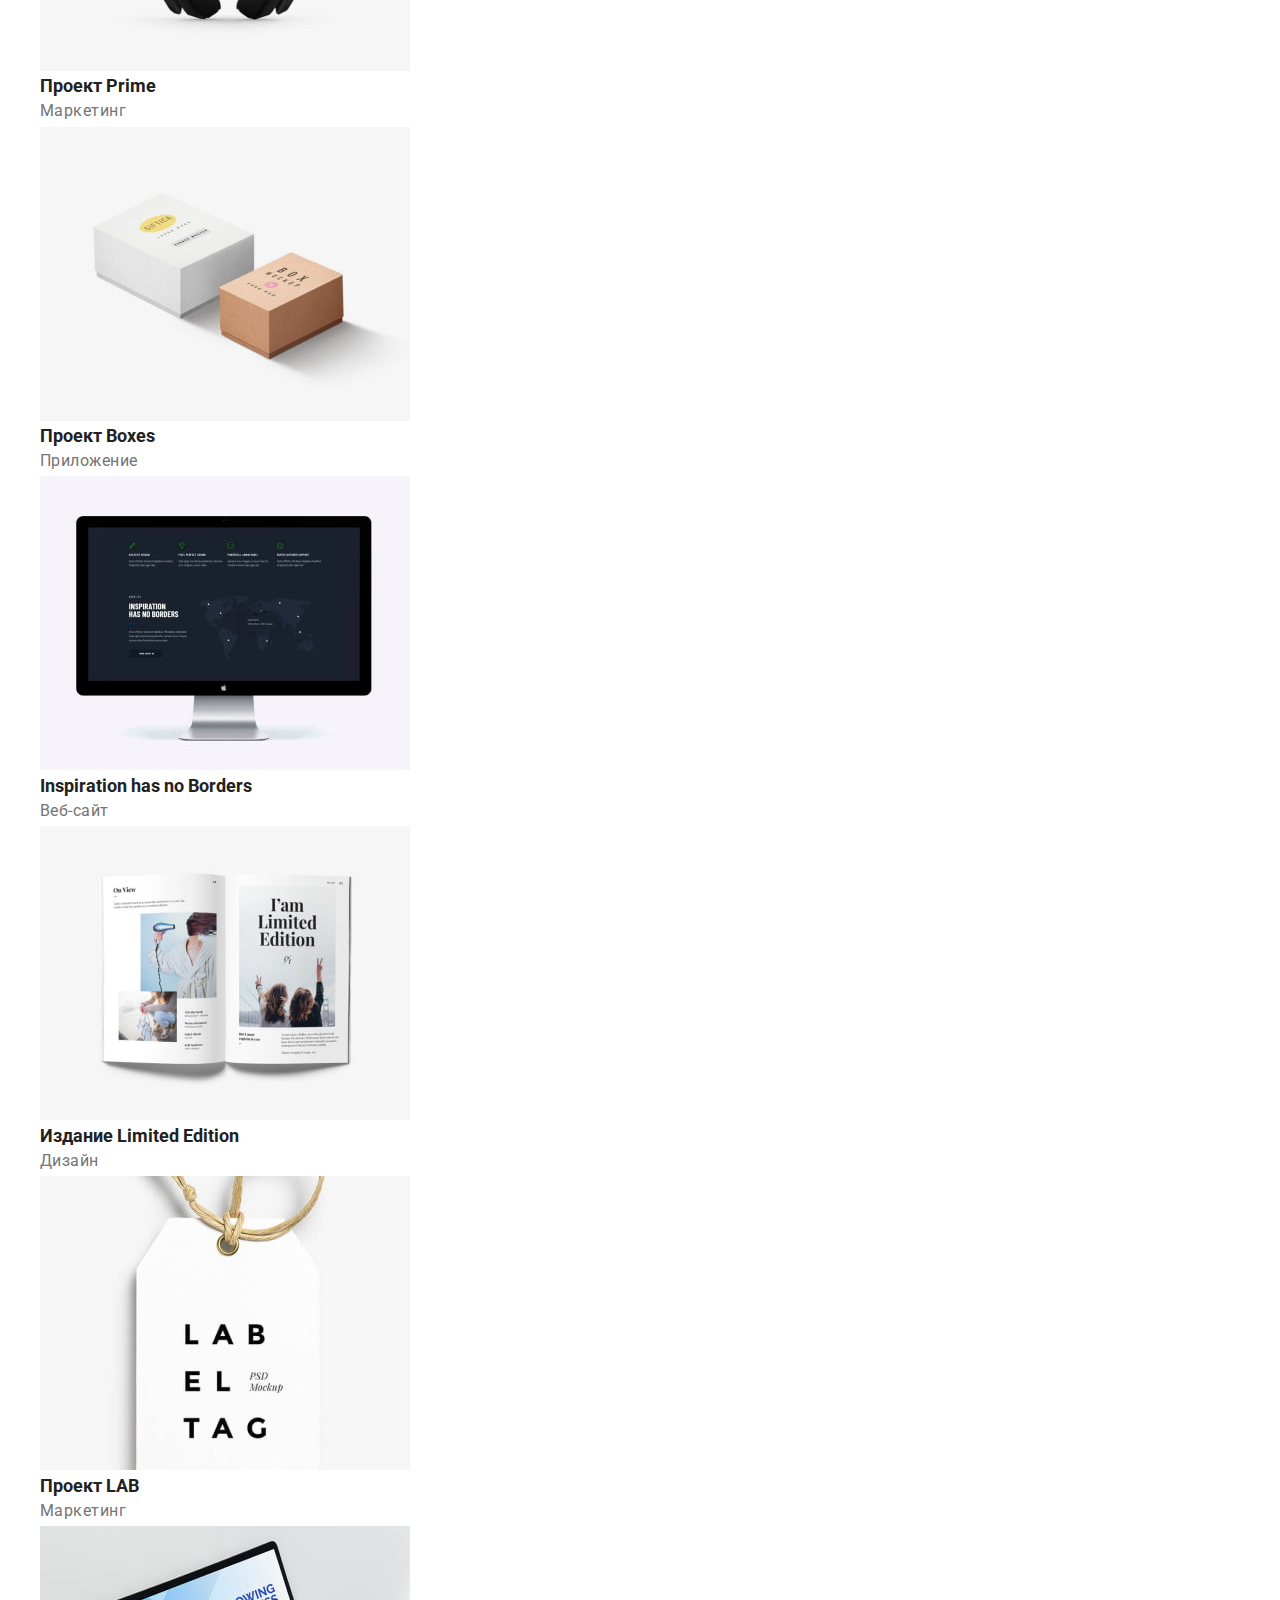
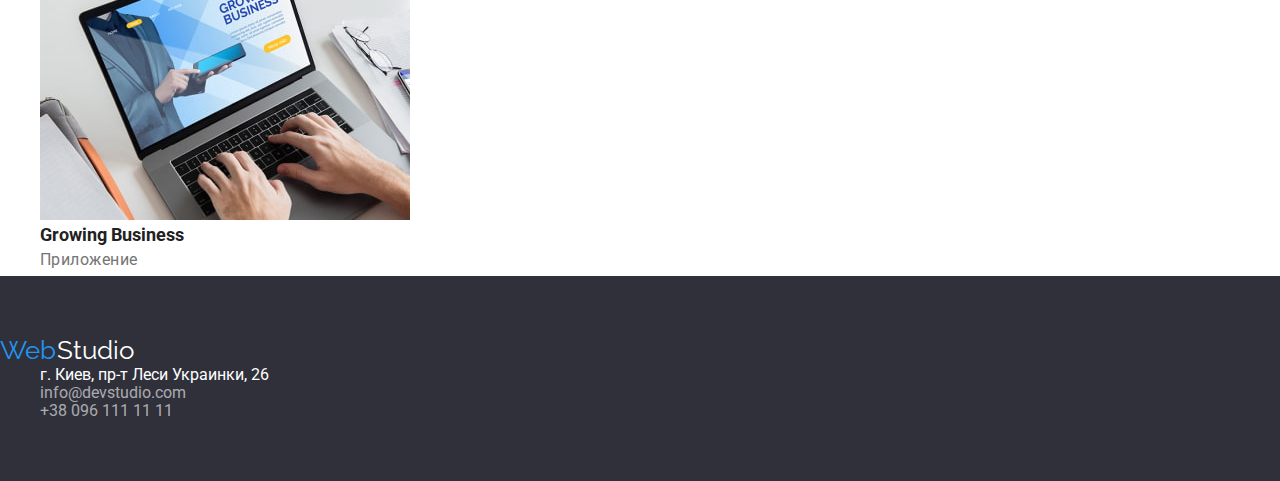
==== commit 6411d89f: "styles upd" ====
--- a/portfolio.html
+++ b/portfolio.html
@@ -9,6 +9,10 @@
     <link
       href="https://fonts.googleapis.com/css2?family=Raleway:wght@700&family=Roboto:wght@400;500;700;900&display=swap"
       rel="stylesheet"
+    />
+    <link
+      rel="stylesheet"
+      href="https://cdnjs.cloudflare.com/ajax/libs/modern-normalize/1.0.0/modern-normalize.min.css"
     />
     <link rel="stylesheet" href="./css/styles.css" />
   </head>
@@ -83,8 +87,8 @@
                   width="370"
                 />
               </a>
-              <h3 class="title-product">Технокряк</h3>
-              <p>Веб-сайт</p>
+              <h3 class="product-title">Технокряк</h3>
+              <p class="product-category">Веб-сайт</p>
             </li>
             <li>
               <a href="\">
@@ -94,8 +98,8 @@
                   width="370"
                 />
               </a>
-              <h3 class="title-product">Постер New Orlean vs Golden Star</h3>
-              <p>Дизайн</p>
+              <h3 class="product-title">Постер New Orlean vs Golden Star</h3>
+              <p class="product-category">Дизайн</p>
             </li>
             <li>
               <a href="\">
@@ -105,8 +109,8 @@
                   width="370"
                 />
               </a>
-              <h3 class="title-product">Ресторан Seafood</h3>
-              <p>Приложение</p>
+              <h3 class="product-title">Ресторан Seafood</h3>
+              <p class="product-category">Приложение</p>
             </li>
             <li>
               <a href="\">
@@ -116,8 +120,8 @@
                   width="370"
                 />
               </a>
-              <h3 class="title-product">Проект Prime</h3>
-              <p>Маркетинг</p>
+              <h3 class="product-title">Проект Prime</h3>
+              <p class="product-category">Маркетинг</p>
             </li>
             <li>
               <a href="\">
@@ -127,8 +131,8 @@
                   width="370"
                 />
               </a>
-              <h3 class="title-product">Проект Boxes</h3>
-              <p>Приложение</p>
+              <h3 class="product-title">Проект Boxes</h3>
+              <p class="product-category">Приложение</p>
             </li>
             <li>
               <a href="\">
@@ -138,8 +142,8 @@
                   width="370"
                 />
               </a>
-              <h3 class="title-product">Inspiration has no Borders</h3>
-              <p>Веб-сайт</p>
+              <h3 class="product-title">Inspiration has no Borders</h3>
+              <p class="product-category">Веб-сайт</p>
             </li>
             <li>
               <a href="\">
@@ -149,8 +153,8 @@
                   width="370"
                 />
               </a>
-              <h3 class="title-product">Издание Limited Edition</h3>
-              <p>Дизайн</p>
+              <h3 class="product-title">Издание Limited Edition</h3>
+              <p class="product-category">Дизайн</p>
             </li>
             <li>
               <a href="\">
@@ -160,8 +164,8 @@
                   width="370"
                 />
               </a>
-              <h3 class="title-product">Проект LAB</h3>
-              <p>Маркетинг</p>
+              <h3 class="product-title">Проект LAB</h3>
+              <p class="product-category">Маркетинг</p>
             </li>
             <li>
               <a href="\">
@@ -171,8 +175,8 @@
                   width="370"
                 />
               </a>
-              <h3 class="title-product">Growing Business</h3>
-              <p>Приложение</p>
+              <h3 class="product-title">Growing Business</h3>
+              <p class="product-category">Приложение</p>
             </li>
           </ul>
         </div>
--- a/css/styles.css
+++ b/css/styles.css
@@ -16,8 +16,14 @@
 
 /* universal */
 
-* {
+html {
   box-sizing: border-box;
+}
+
+*,
+*::before,
+*::after {
+  box-sizing: inherit;
 }
 
 body {
@@ -25,6 +31,11 @@
   color: #757575;
 }
 
+h1,h2,h3,h4,h5,h6,ul,p {
+  margin-top: 0px;
+  margin-bottom: 0px;
+}
+
 ul {
   list-style: none;
 }
@@ -66,16 +77,36 @@
 
 /* section containers */
 
-.section-one .container {
-  width: 1600px;
-  height: 600px;
+.container {
+  /* outline: 3px solid crimson; */
+}
+
+.hero .container {
+  /* width: 1600px;
+  height: 600px; */
+  padding: 200px 452px 280px;
+
   background: #2f303a;
 }
 
+.footer .container {
+  padding-top: 60px;
+  padding-bottom: 60px;
+}
+
+.hero {
+  margin-bottom: 94px;
+
+  text-align: center;
+}
+
+.feature-list {
+  margin: 0px;
+}
+
 .header .container {
-  width: 1600px;
-  height: 80px;
-}
+  width: 1230px;
+  heig}
 
 .footer .container {
   background: #2f303a;
@@ -95,13 +126,15 @@
   background: var(--white-color);
 }
 
-.hero {
+.hero-title {
+  margin-top: 0px;
+  margin-bottom: 30px;
+
   color: var(--white-color);
   font-weight: 900;
   font-size: 44px;
   line-height: 1.17;
   text-transform: uppercase;
-  text-align: center;
 }
 
 .title-one {
@@ -112,13 +145,17 @@
 }
 
 .title-two {
+  margin-bottom: 50px;
+  
   font-weight: 700;
   font-size: 36px;
-  color: var(--color-three);
-  line-height: 1.17;
-}
-
-.title-three {
+  line-height: 1.17;
+  color: var(--color-three);
+}
+
+.feature-title {
+  margin-bottom: 10px;
+
   font-weight: 700;
   font-size: 14px;
   color: var(--color-three);
@@ -126,7 +163,15 @@
   text-transform: uppercase;
 }
 
+.feature-description {
+  /* Проверить как будут вести себя margins при горизонтальном позиционировании */
+  margin-bottom: 94px;
+  /* Проверить как будут вести себя margins при горизонтальном позиционировании */
+}
+
 .title-name {
+  margin-bottom: 10px;
+  
   color: var(--color-three);
   font-weight: 500;
   font-size: 16px;
@@ -134,7 +179,7 @@
   letter-spacing: 0.03em;
 }
 
-.title-product {
+.product-title {
   font-weight: 700;
   font-size: 18px;
   color: var(--color-three);
@@ -148,9 +193,12 @@
 /* buttons */
 
 .buy-button {
+  /* display: flex;
+  align-items: center; */
   padding: 10px 32px;
-  width: 200px;
+  min-width: 200px;
   height: 50px;
+  border-radius: 4px;
 
   background: var(--accent-color);
   color: var(--white-color);
@@ -158,6 +206,7 @@
   font-weight: 700;
   font-size: 16px;
   line-height: 1.17;
+  text-align: center;
 
   cursor: pointer;
   font-family: inherit;
@@ -207,3 +256,9 @@
   line-height: 1.17;
   letter-spacing: 0.03em;
 }
+
+.product-category {
+  font-size: 16px;
+  line-height: 1.9;
+  letter-spacing: 0.03em;
+}
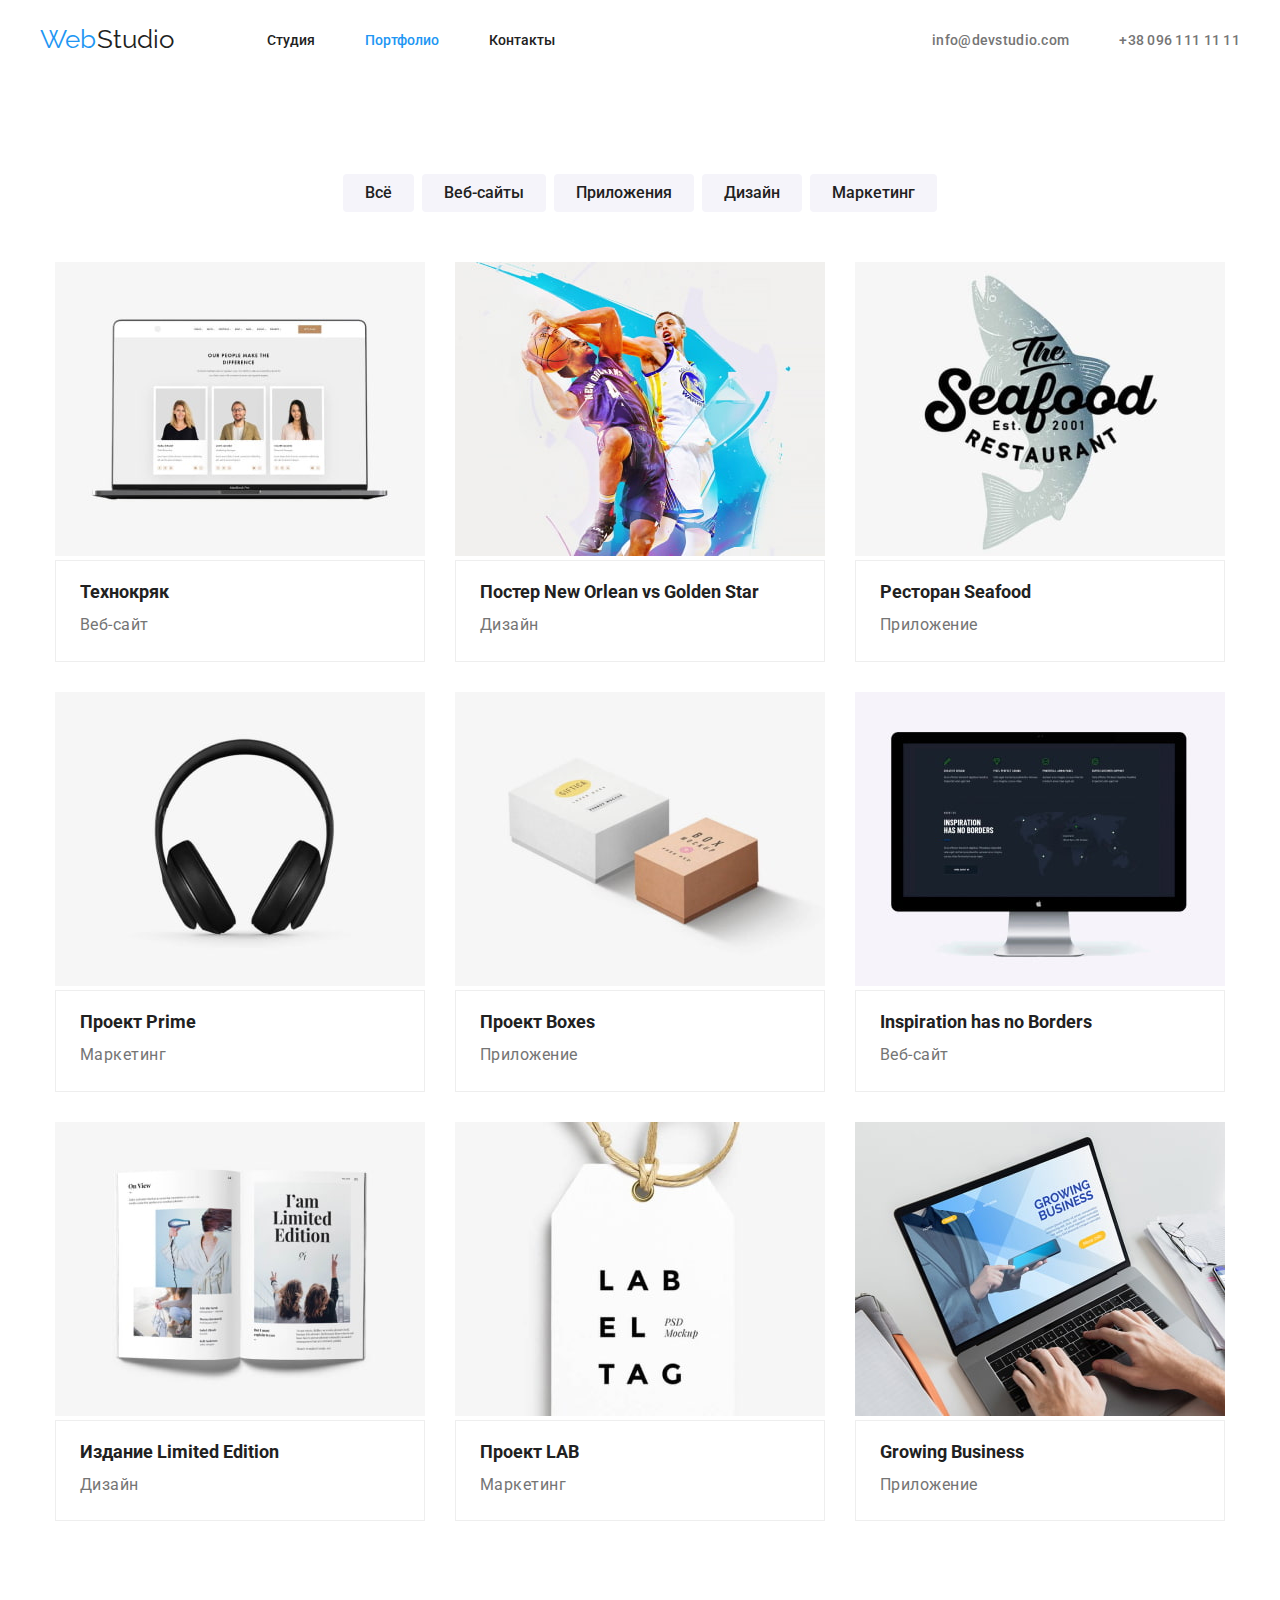
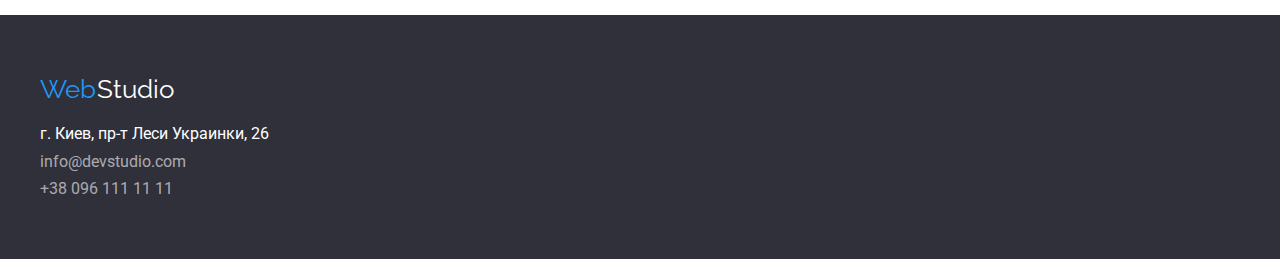
==== commit 7201c9b3: "styles added" ====
--- a/portfolio.html
+++ b/portfolio.html
@@ -17,11 +17,11 @@
     <link rel="stylesheet" href="./css/styles.css" />
   </head>
   <body>
-    <header class="header">
+    <header>
       <div class="container">
         <!-- navigation -->
-        <nav>
-          <a href="index.html" class="main-title">
+        <nav class="main-nav">
+          <a href="index.html" class="main-logo">
             <span class="logo-item">
               Web
             </span>
@@ -32,151 +32,170 @@
               <a href="./index.html">Студия</a>
             </li>
             <li class="list-item">
-              <a href="./portfolio.html" class="active">Портфолио</a>
+              <a class="active" href="./portfolio.html">Портфолио</a>
             </li>
             <li class="list-item">
               <a href="">Контакты</a>
             </li>
           </ul>
+          <ul class="contacts-list">
+            <li class="item">
+              <a href="mailto:info@devstudio.com">info@devstudio.com</a>
+            </li>
+            <li class="item">
+              <a href="tel:+380961111111">+38 096 111 11 11</a>
+            </li>
+          </ul>
         </nav>
-        <ul class="contacts-list">
-          <li>
-            <a href="mailto:info@devstudio.com">info@devstudio.com</a>
-          </li>
-          <li>
-            <a href="tel:+380961111111">+38 096 111 11 11</a>
-          </li>
-        </ul>
       </div>
     </header>
     <main>
       <!-- main content -->
       <section>
         <div class="container">
-          <h1 class="title-hide">Портфолио</h1>
-          <h2 class="title-hide">Фильтры поиска</h2>
+          <!-- <h1 class="title-hide">Портфолио</h1>
+          <h2 class="title-hide">Фильтры поиска</h2> -->
+          <!-- filter buttons -->
           <ul class="filters">
-            <li>
+            <li class="item">
               <button type="button" class="filter-button">Всё</button>
             </li>
-            <li>
+            <li class="item">
               <button type="button" class="filter-button">Веб-сайты</button>
             </li>
-            <li>
+            <li class="item">
               <button type="button" class="filter-button">Приложения</button>
             </li>
-            <li>
+            <li class="item">
               <button type="button" class="filter-button">Дизайн</button>
             </li>
-            <li>
+            <li class="item">
               <button type="button" class="filter-button">Маркетинг</button>
             </li>
           </ul>
         </div>
       </section>
-      <section>
+      <section class="products">
         <!-- products list -->
         <div class="container">
-          <h2 class="title-hide">Примеры работ</h2>
-          <ul>
-            <li>
-              <a href="\">
+          <!-- <h2 class="title-hide">Примеры работ</h2> -->
+          <ul class="product-list">
+            <li class="product-item">
+              <a href="">
                 <img
                   src="./images-portfolio/img01.jpg"
                   alt="Технокряк"
                   width="370"
                 />
               </a>
-              <h3 class="product-title">Технокряк</h3>
-              <p class="product-category">Веб-сайт</p>
-            </li>
-            <li>
-              <a href="\">
+              <div class="product-card">
+                <h3 class="product-title">Технокряк</h3>
+                <p class="product-category">Веб-сайт</p>
+              </div>
+            </li>
+            <li class="product-item">
+              <a href="">
                 <img
                   src="./images-portfolio/img02.jpg"
                   alt="Постер New Orlean vs Golden Star"
                   width="370"
                 />
               </a>
-              <h3 class="product-title">Постер New Orlean vs Golden Star</h3>
-              <p class="product-category">Дизайн</p>
-            </li>
-            <li>
-              <a href="\">
+              <div class="product-card">
+                <h3 class="product-title">Постер New Orlean vs Golden Star</h3>
+                <p class="product-category">Дизайн</p>
+              </div>
+            </li>
+            <li class="product-item">
+              <a href="">
                 <img
                   src="./images-portfolio/img03.jpg"
                   alt="Ресторан Seafood"
                   width="370"
                 />
               </a>
-              <h3 class="product-title">Ресторан Seafood</h3>
-              <p class="product-category">Приложение</p>
-            </li>
-            <li>
-              <a href="\">
+              <div class="product-card">
+                <h3 class="product-title">Ресторан Seafood</h3>
+                <p class="product-category">Приложение</p>
+              </div>
+            </li>
+            <li class="product-item">
+              <a href="">
                 <img
                   src="./images-portfolio/img04.jpg"
                   alt="Проект Prime"
                   width="370"
                 />
               </a>
-              <h3 class="product-title">Проект Prime</h3>
-              <p class="product-category">Маркетинг</p>
-            </li>
-            <li>
-              <a href="\">
+              <div class="product-card">
+                <h3 class="product-title">Проект Prime</h3>
+                <p class="product-category">Маркетинг</p>
+              </div>
+            </li>
+            <li class="product-item">
+              <a href="">
                 <img
                   src="./images-portfolio/img05.jpg"
                   alt="Проект Boxes"
                   width="370"
                 />
               </a>
-              <h3 class="product-title">Проект Boxes</h3>
-              <p class="product-category">Приложение</p>
-            </li>
-            <li>
-              <a href="\">
+              <div class="product-card">
+                <h3 class="product-title">Проект Boxes</h3>
+                <p class="product-category">Приложение</p>
+              </div>
+            </li>
+            <li class="product-item">
+              <a href="">
                 <img
                   src="./images-portfolio/img06.jpg"
                   alt="Inspiration has no Borders"
                   width="370"
                 />
               </a>
-              <h3 class="product-title">Inspiration has no Borders</h3>
-              <p class="product-category">Веб-сайт</p>
-            </li>
-            <li>
-              <a href="\">
+              <div class="product-card">
+                <h3 class="product-title">Inspiration has no Borders</h3>
+                <p class="product-category">Веб-сайт</p>
+              </div>
+            </li>
+            <li class="product-item">
+              <a href="">
                 <img
                   src="./images-portfolio/img07.jpg"
                   alt="Издание Limited Edition"
                   width="370"
                 />
               </a>
-              <h3 class="product-title">Издание Limited Edition</h3>
-              <p class="product-category">Дизайн</p>
-            </li>
-            <li>
-              <a href="\">
+              <div class="product-card">
+                <h3 class="product-title">Издание Limited Edition</h3>
+                <p class="product-category">Дизайн</p>
+              </div>
+            </li>
+            <li class="product-item">
+              <a href="">
                 <img
                   src="./images-portfolio/img08.jpg"
                   alt="Проект LAB"
                   width="370"
                 />
               </a>
-              <h3 class="product-title">Проект LAB</h3>
-              <p class="product-category">Маркетинг</p>
-            </li>
-            <li>
-              <a href="\">
+              <div class="product-card">
+                <h3 class="product-title">Проект LAB</h3>
+                <p class="product-category">Маркетинг</p>
+              </div>
+            </li>
+            <li class="product-item">
+              <a href="">
                 <img
                   src="./images-portfolio/img09.jpg"
                   alt="Growing Business"
                   width="370"
                 />
               </a>
-              <h3 class="product-title">Growing Business</h3>
-              <p class="product-category">Приложение</p>
+              <div class="product-card">
+                <h3 class="product-title">Growing Business</h3>
+                <p class="product-category">Приложение</p>
+              </div>
             </li>
           </ul>
         </div>
@@ -184,7 +203,7 @@
     </main>
     <footer class="footer">
       <div class="container">
-        <a href="index.html" class="main-title">
+        <a href="index.html" class="main-logo">
           <p class="logo-stylization">
             <span class="logo-item">
               Web
@@ -194,15 +213,15 @@
         </a>
         <address>
           <ul class="address-list">
-            <li>
+            <li class="item">
               <a href="">г. Киев, пр-т Леси Украинки, 26</a>
             </li>
-            <li>
+            <li class="item">
               <a class="address-item" href="mailto:info@devstudio.com">
                 info@devstudio.com
               </a>
             </li>
-            <li>
+            <li class="item">
               <a class="address-item" href="tel:+380961111111">
                 +38 096 111 11 11
               </a>
--- a/css/styles.css
+++ b/css/styles.css
@@ -4,12 +4,26 @@
 обычный текст - Roboto 400
 */
 
+/* title styles */
+
+/* .title-one {
+  font-weight: 700;
+  font-size: 16px;
+  color: var(--font-color);
+  line-height: 1.17;
+} */
+
 /* variables */
 
 :root {
+  /* colors */
   --accent-color: #2196f3;
   --white-color: #ffffff;
-  --color-three: #212121;
+  --font-color: #212121;
+  --alt-font-color: #757575;
+  --background-color: #2f303a;
+  --secondary-bg-color: #f5f4fa;
+  /* fonts */
   --main-font: 'Roboto', sans-serif;
   --accent-font: 'Raleway', sans-serif;
 }
@@ -28,16 +42,25 @@
 
 body {
   font-family: var(--main-font);
-  color: #757575;
-}
-
-h1,h2,h3,h4,h5,h6,ul,p {
+  color: var(--alt-font-color);
+}
+
+h1,
+h2,
+h3,
+h4,
+h5,
+h6,
+ul,
+p {
   margin-top: 0px;
   margin-bottom: 0px;
 }
 
 ul {
   list-style: none;
+  padding-left: 0;
+  padding-right: 0;
 }
 
 a {
@@ -45,13 +68,77 @@
   text-decoration: none;
 }
 
+.container {
+  width: 1230px;
+  padding-left: 15px;
+  padding-right: 15px;
+  margin: 0 auto;
+
+  /* outline: 1px solid crimson; */
+}
+
+/* header */
+
+.header {
+  background: var(--white-color);
+}
+
+.header .container {
+  width: 1230px;
+}
+
+.main-logo {
+  font-family: var(--accent-font);
+  font-size: 26px;
+  /* font-weight: 700px; */
+  color: var(--font-color);
+  word-spacing: -0.4ch;
+}
+
+.logo-item {
+  color: var(--accent-color);
+}
+
 /* navigation */
 
+.main-nav {
+  display: flex;
+  align-items: center;
+  min-height: 80px;
+}
+
 .list-item {
-  color: var(--color-three);
+  color: var(--font-color);
   font-weight: 500;
   font-size: 14px;
   line-height: 1.17;
+}
+.list-item > a {
+  padding-top: 32px;
+  padding-bottom: 32px;
+}
+
+.list {
+  margin: 0px;
+  padding: 0px;
+}
+
+.nav-list {
+  display: flex;
+  margin-left: 93px;
+}
+
+.nav-list .list-item + .list-item {
+  margin-left: 50px;
+}
+
+.contacts-list {
+  display: flex;
+  margin-left: auto;
+}
+
+.contacts-list .item + .item {
+  margin-left: 50px;
 }
 
 .nav-list a:hover,
@@ -75,55 +162,18 @@
   color: var(--accent-color);
 }
 
-/* section containers */
-
-.container {
-  /* outline: 3px solid crimson; */
-}
+/* hero section */
 
 .hero .container {
-  /* width: 1600px;
-  height: 600px; */
-  padding: 200px 452px 280px;
-
-  background: #2f303a;
-}
-
-.footer .container {
-  padding-top: 60px;
-  padding-bottom: 60px;
+  width: 1230px;
+  height: 600px;
+  padding-top: 200px;
+  padding-bottom: 280px;
 }
 
 .hero {
-  margin-bottom: 94px;
-
   text-align: center;
-}
-
-.feature-list {
-  margin: 0px;
-}
-
-.header .container {
-  width: 1230px;
-  heig}
-
-.footer .container {
-  background: #2f303a;
-}
-
-/* title styles */
-
-.main-title {
-  font-family: var(--accent-font);
-  font-size: 26px;
-  /* font-weight: 700px; */
-  color: var(--color-three);
-  word-spacing: -0.4ch;
-}
-
-.header {
-  background: var(--white-color);
+  background: var(--background-color);
 }
 
 .hero-title {
@@ -136,61 +186,6 @@
   line-height: 1.17;
   text-transform: uppercase;
 }
-
-.title-one {
-  font-weight: 700;
-  font-size: 16px;
-  color: var(--color-three);
-  line-height: 1.17;
-}
-
-.title-two {
-  margin-bottom: 50px;
-  
-  font-weight: 700;
-  font-size: 36px;
-  line-height: 1.17;
-  color: var(--color-three);
-}
-
-.feature-title {
-  margin-bottom: 10px;
-
-  font-weight: 700;
-  font-size: 14px;
-  color: var(--color-three);
-  line-height: 1.17;
-  text-transform: uppercase;
-}
-
-.feature-description {
-  /* Проверить как будут вести себя margins при горизонтальном позиционировании */
-  margin-bottom: 94px;
-  /* Проверить как будут вести себя margins при горизонтальном позиционировании */
-}
-
-.title-name {
-  margin-bottom: 10px;
-  
-  color: var(--color-three);
-  font-weight: 500;
-  font-size: 16px;
-  line-height: 1.17;
-  letter-spacing: 0.03em;
-}
-
-.product-title {
-  font-weight: 700;
-  font-size: 18px;
-  color: var(--color-three);
-  line-height: 1.17;
-}
-
-.title-hide {
-  color: rgba(255, 255, 255, 0);
-}
-
-/* buttons */
 
 .buy-button {
   /* display: flex;
@@ -212,13 +207,167 @@
   font-family: inherit;
 }
 
+/* features */
+
+.feature-title {
+  margin-bottom: 10px;
+
+  font-weight: 700;
+  font-size: 14px;
+  color: var(--font-color);
+  line-height: 1.14;
+  text-transform: uppercase;
+}
+
+.feature-list {
+  display: flex;
+  flex-wrap: wrap;
+  justify-content: center;
+  margin: 0px;
+  padding-top: 94px;
+  padding-bottom: 94px;
+
+  font-size: 14px;
+  line-height: 1.7;
+  letter-spacing: 0.03em;
+}
+
+.feature-list .item {
+  width: 270px;
+  height: 75px;
+}
+
+.feature-list .item {
+  margin-right: 30px;
+}
+
+.feature-list .item:last-child {
+  margin-right: 0px;
+}
+
+/* about */
+
+.about-title {
+  margin-bottom: 50px;
+
+  font-weight: 700;
+  font-size: 36px;
+  line-height: 1.17;
+  text-align: center;
+  color: var(--font-color);
+}
+
+.about-list {
+  display: flex;
+  justify-content: center;
+  padding-bottom: 94px;
+}
+
+.about-list .item + .item {
+  margin-left: 30px;
+}
+
+/* team */
+
+.team {
+  /* width: 1600; */
+  background-color: var(--secondary-bg-color);
+}
+
+.team-card {
+  padding-top: 30px;
+  padding-bottom: 30px;
+  border: 1px solid #eeeeee;
+
+  background: #ffffff;
+}
+
+.title-name {
+  margin-bottom: 10px;
+
+  color: var(--font-color);
+  font-weight: 500;
+  font-size: 16px;
+  line-height: 1.17;
+  letter-spacing: 0.03em;
+}
+
+.profession {
+  font-size: 16px;
+  line-height: 1.17;
+  letter-spacing: 0.03em;
+}
+
+.title-hide {
+  color: rgba(255, 255, 255, 0);
+}
+
+.centered {
+  text-align: center;
+}
+
+/* address */
+
+.address-list {
+  font-style: normal;
+  color: var(--white-color);
+}
+
+.address-list .item + .item {
+  margin-top: 9px;
+}
+
+.address-list .address-item {
+  color: rgba(255, 255, 255, 0.6);
+}
+
+/* footer */
+
+.footer {
+  background: var(--background-color);
+}
+
+.footer .container {
+  padding-top: 60px;
+  padding-bottom: 60px;
+}
+
+.footer a p {
+  color: var(--white-color);
+}
+
+.footer .main-logo {
+  display: block;
+  margin-bottom: 20px;
+}
+
+/* PORTFOLIO */
+
+/* filter buttons */
+
+.filters {
+  display: flex;
+  justify-content: center;
+  margin-top: 94px;
+  margin-bottom: 50px;
+}
+
+.filters .item + .item {
+  margin-left: 8px;
+}
+
 .filter-button {
   background: #f5f4fa;
-  color: var(--color-three);
+  color: var(--font-color);
+  height: 38px;
+  border: transparent;
+  border-radius: 4px;
+  padding: 6px 22px;
 
   font-weight: 500;
   font-size: 16px;
   line-height: 1.17;
+  text-align: center;
 
   cursor: pointer;
   font-family: inherit;
@@ -230,31 +379,29 @@
   background: var(--accent-color);
 }
 
-/* address */
-
-.address-list {
-  font-style: normal;
-  color: var(--white-color);
-}
-
-.address-list .address-item {
-  color: rgba(255, 255, 255, 0.6);
-}
-
-/* logo */
-
-.logo-item {
-  color: var(--accent-color);
-}
-
-.footer a p {
-  color: var(--white-color);
-}
-
-.profession {
-  font-size: 16px;
-  line-height: 1.17;
-  letter-spacing: 0.03em;
+/* products list */
+
+.product-list {
+  display: flex;
+  justify-content: center;
+  flex-wrap: wrap;
+}
+
+.product-item:not(:nth-last-child(3n)) {
+  margin-left: 30px;
+}
+
+.product-item:not(:nth-last-child(-n + 3)) {
+  margin-bottom: 30px;
+}
+
+.product-title {
+  margin-bottom: 8px;
+
+  font-weight: 700;
+  font-size: 18px;
+  color: var(--font-color);
+  line-height: 1.17;
 }
 
 .product-category {
@@ -262,3 +409,14 @@
   line-height: 1.9;
   letter-spacing: 0.03em;
 }
+
+.products {
+  padding-bottom: 94px;
+}
+
+.product-card {
+  padding: 20px 24px;
+
+  background: #ffffff;
+  border: 1px solid #eeeeee;
+}
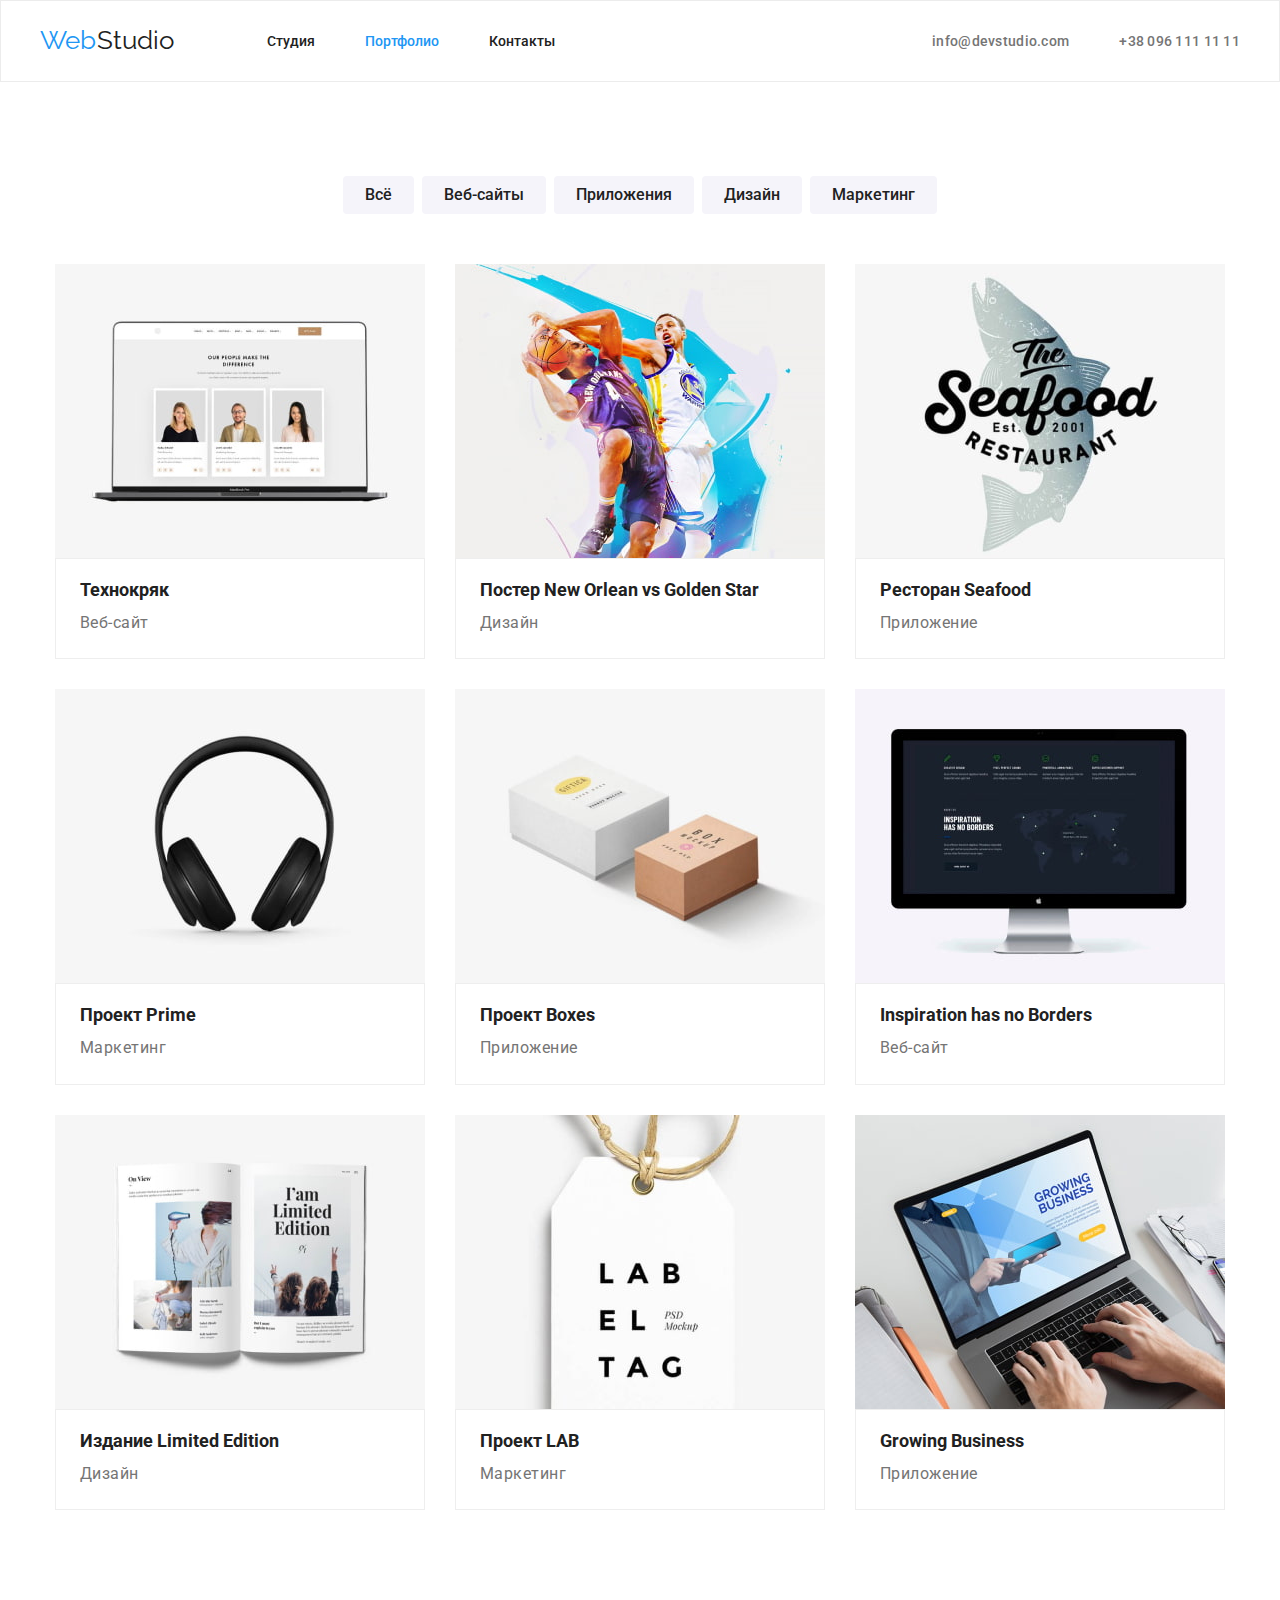
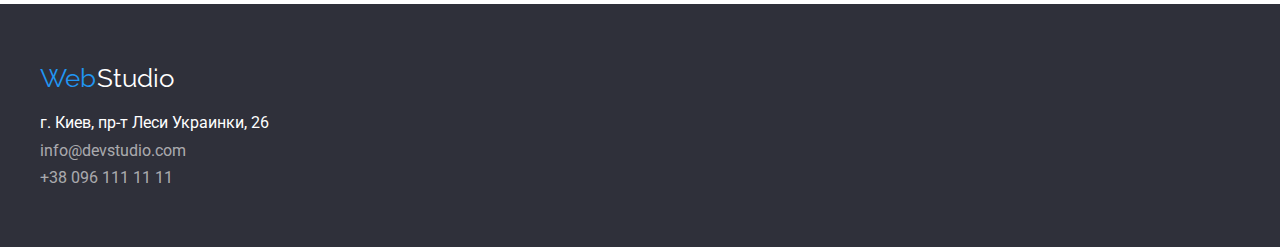
==== commit f9af9789: "cards-fixed" ====
--- a/portfolio.html
+++ b/portfolio.html
@@ -17,7 +17,7 @@
     <link rel="stylesheet" href="./css/styles.css" />
   </head>
   <body>
-    <header>
+    <header class="page-header">
       <div class="container">
         <!-- navigation -->
         <nav class="main-nav">
@@ -83,6 +83,7 @@
             <li class="product-item">
               <a href="">
                 <img
+                  class="card-image"
                   src="./images-portfolio/img01.jpg"
                   alt="Технокряк"
                   width="370"
@@ -96,6 +97,7 @@
             <li class="product-item">
               <a href="">
                 <img
+                  class="card-image"
                   src="./images-portfolio/img02.jpg"
                   alt="Постер New Orlean vs Golden Star"
                   width="370"
@@ -109,6 +111,7 @@
             <li class="product-item">
               <a href="">
                 <img
+                  class="card-image"
                   src="./images-portfolio/img03.jpg"
                   alt="Ресторан Seafood"
                   width="370"
@@ -122,6 +125,7 @@
             <li class="product-item">
               <a href="">
                 <img
+                  class="card-image"
                   src="./images-portfolio/img04.jpg"
                   alt="Проект Prime"
                   width="370"
@@ -135,6 +139,7 @@
             <li class="product-item">
               <a href="">
                 <img
+                  class="card-image"
                   src="./images-portfolio/img05.jpg"
                   alt="Проект Boxes"
                   width="370"
@@ -148,6 +153,7 @@
             <li class="product-item">
               <a href="">
                 <img
+                  class="card-image"
                   src="./images-portfolio/img06.jpg"
                   alt="Inspiration has no Borders"
                   width="370"
@@ -161,6 +167,7 @@
             <li class="product-item">
               <a href="">
                 <img
+                  class="card-image"
                   src="./images-portfolio/img07.jpg"
                   alt="Издание Limited Edition"
                   width="370"
@@ -174,6 +181,7 @@
             <li class="product-item">
               <a href="">
                 <img
+                  class="card-image"
                   src="./images-portfolio/img08.jpg"
                   alt="Проект LAB"
                   width="370"
@@ -187,6 +195,7 @@
             <li class="product-item">
               <a href="">
                 <img
+                  class="card-image"
                   src="./images-portfolio/img09.jpg"
                   alt="Growing Business"
                   width="370"
--- a/css/styles.css
+++ b/css/styles.css
@@ -79,7 +79,9 @@
 
 /* header */
 
-.header {
+.page-header {
+  border: 1px solid #ececec;
+
   background: var(--white-color);
 }
 
@@ -225,7 +227,6 @@
   justify-content: center;
   margin: 0px;
   padding-top: 94px;
-  padding-bottom: 94px;
 
   font-size: 14px;
   line-height: 1.7;
@@ -249,6 +250,7 @@
 
 .about-title {
   margin-bottom: 50px;
+  padding-top: 94px;
 
   font-weight: 700;
   font-size: 36px;
@@ -420,3 +422,7 @@
   background: #ffffff;
   border: 1px solid #eeeeee;
 }
+
+.card-image {
+  display: block;
+}
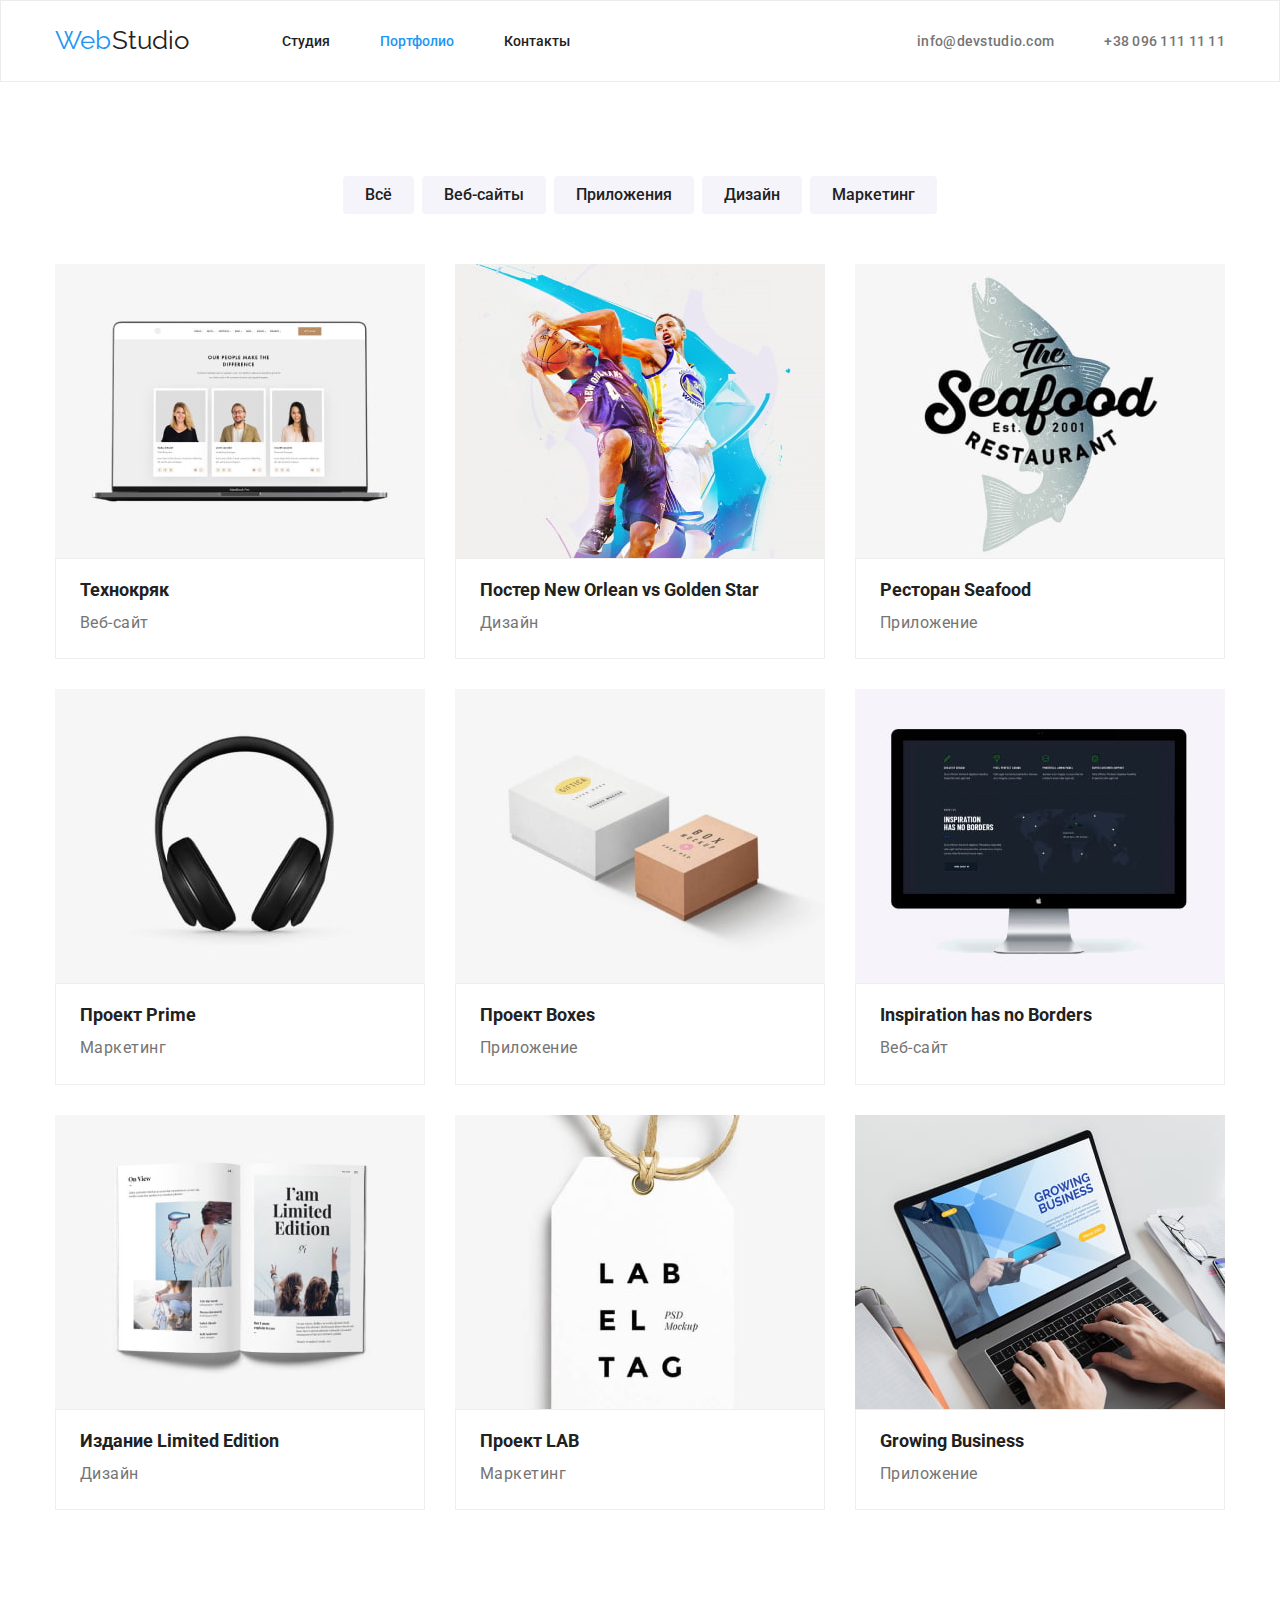
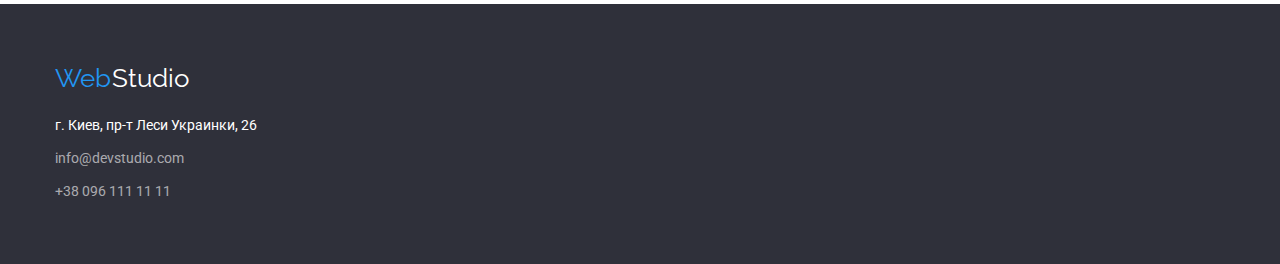
==== commit d466686b: "styles fixed" ====
--- a/portfolio.html
+++ b/portfolio.html
@@ -51,7 +51,7 @@
     </header>
     <main>
       <!-- main content -->
-      <section>
+      <section class="products">
         <div class="container">
           <!-- <h1 class="title-hide">Портфолио</h1>
           <h2 class="title-hide">Фильтры поиска</h2> -->
@@ -73,11 +73,7 @@
               <button type="button" class="filter-button">Маркетинг</button>
             </li>
           </ul>
-        </div>
-      </section>
-      <section class="products">
-        <!-- products list -->
-        <div class="container">
+          <!-- products list -->
           <!-- <h2 class="title-hide">Примеры работ</h2> -->
           <ul class="product-list">
             <li class="product-item">
--- a/css/styles.css
+++ b/css/styles.css
@@ -69,7 +69,7 @@
 }
 
 .container {
-  width: 1230px;
+  width: 1200px;
   padding-left: 15px;
   padding-right: 15px;
   margin: 0 auto;
@@ -86,7 +86,7 @@
 }
 
 .header .container {
-  width: 1230px;
+  width: 1200px;
 }
 
 .main-logo {
@@ -167,13 +167,14 @@
 /* hero section */
 
 .hero .container {
-  width: 1230px;
-  height: 600px;
+  /* width: 1200px;
+  height: 600px; */
+}
+
+.hero {
   padding-top: 200px;
   padding-bottom: 280px;
-}
-
-.hero {
+
   text-align: center;
   background: var(--background-color);
 }
@@ -185,7 +186,7 @@
   color: var(--white-color);
   font-weight: 900;
   font-size: 44px;
-  line-height: 1.17;
+  line-height: 1.36;
   text-transform: uppercase;
 }
 
@@ -211,6 +212,11 @@
 
 /* features */
 
+.feature-section {
+  padding-top: 94px;
+  padding-bottom: 94px;
+}
+
 .feature-title {
   margin-bottom: 10px;
 
@@ -219,6 +225,11 @@
   color: var(--font-color);
   line-height: 1.14;
   text-transform: uppercase;
+}
+
+.feature-description {
+  font-size: 14px;
+  line-height: 1.7;
 }
 
 .feature-list {
@@ -226,7 +237,6 @@
   flex-wrap: wrap;
   justify-content: center;
   margin: 0px;
-  padding-top: 94px;
 
   font-size: 14px;
   line-height: 1.7;
@@ -235,7 +245,6 @@
 
 .feature-list .item {
   width: 270px;
-  height: 75px;
 }
 
 .feature-list .item {
@@ -250,7 +259,6 @@
 
 .about-title {
   margin-bottom: 50px;
-  padding-top: 94px;
 
   font-weight: 700;
   font-size: 36px;
@@ -273,6 +281,8 @@
 
 .team {
   /* width: 1600; */
+  padding-top: 94px;
+
   background-color: var(--secondary-bg-color);
 }
 
@@ -290,13 +300,13 @@
   color: var(--font-color);
   font-weight: 500;
   font-size: 16px;
-  line-height: 1.17;
+  line-height: 1.19;
   letter-spacing: 0.03em;
 }
 
 .profession {
   font-size: 16px;
-  line-height: 1.17;
+  line-height: 1.19;
   letter-spacing: 0.03em;
 }
 
@@ -312,6 +322,8 @@
 
 .address-list {
   font-style: normal;
+  font-size: 14px;
+  line-height: 1.71;
   color: var(--white-color);
 }
 
@@ -326,12 +338,10 @@
 /* footer */
 
 .footer {
-  background: var(--background-color);
-}
-
-.footer .container {
   padding-top: 60px;
   padding-bottom: 60px;
+
+  background: var(--background-color);
 }
 
 .footer a p {
@@ -350,7 +360,6 @@
 .filters {
   display: flex;
   justify-content: center;
-  margin-top: 94px;
   margin-bottom: 50px;
 }
 
@@ -414,6 +423,9 @@
 
 .products {
   padding-bottom: 94px;
+  padding-top: 94px;
+  padding-right: 15px;
+  padding-left: 15px;
 }
 
 .product-card {
